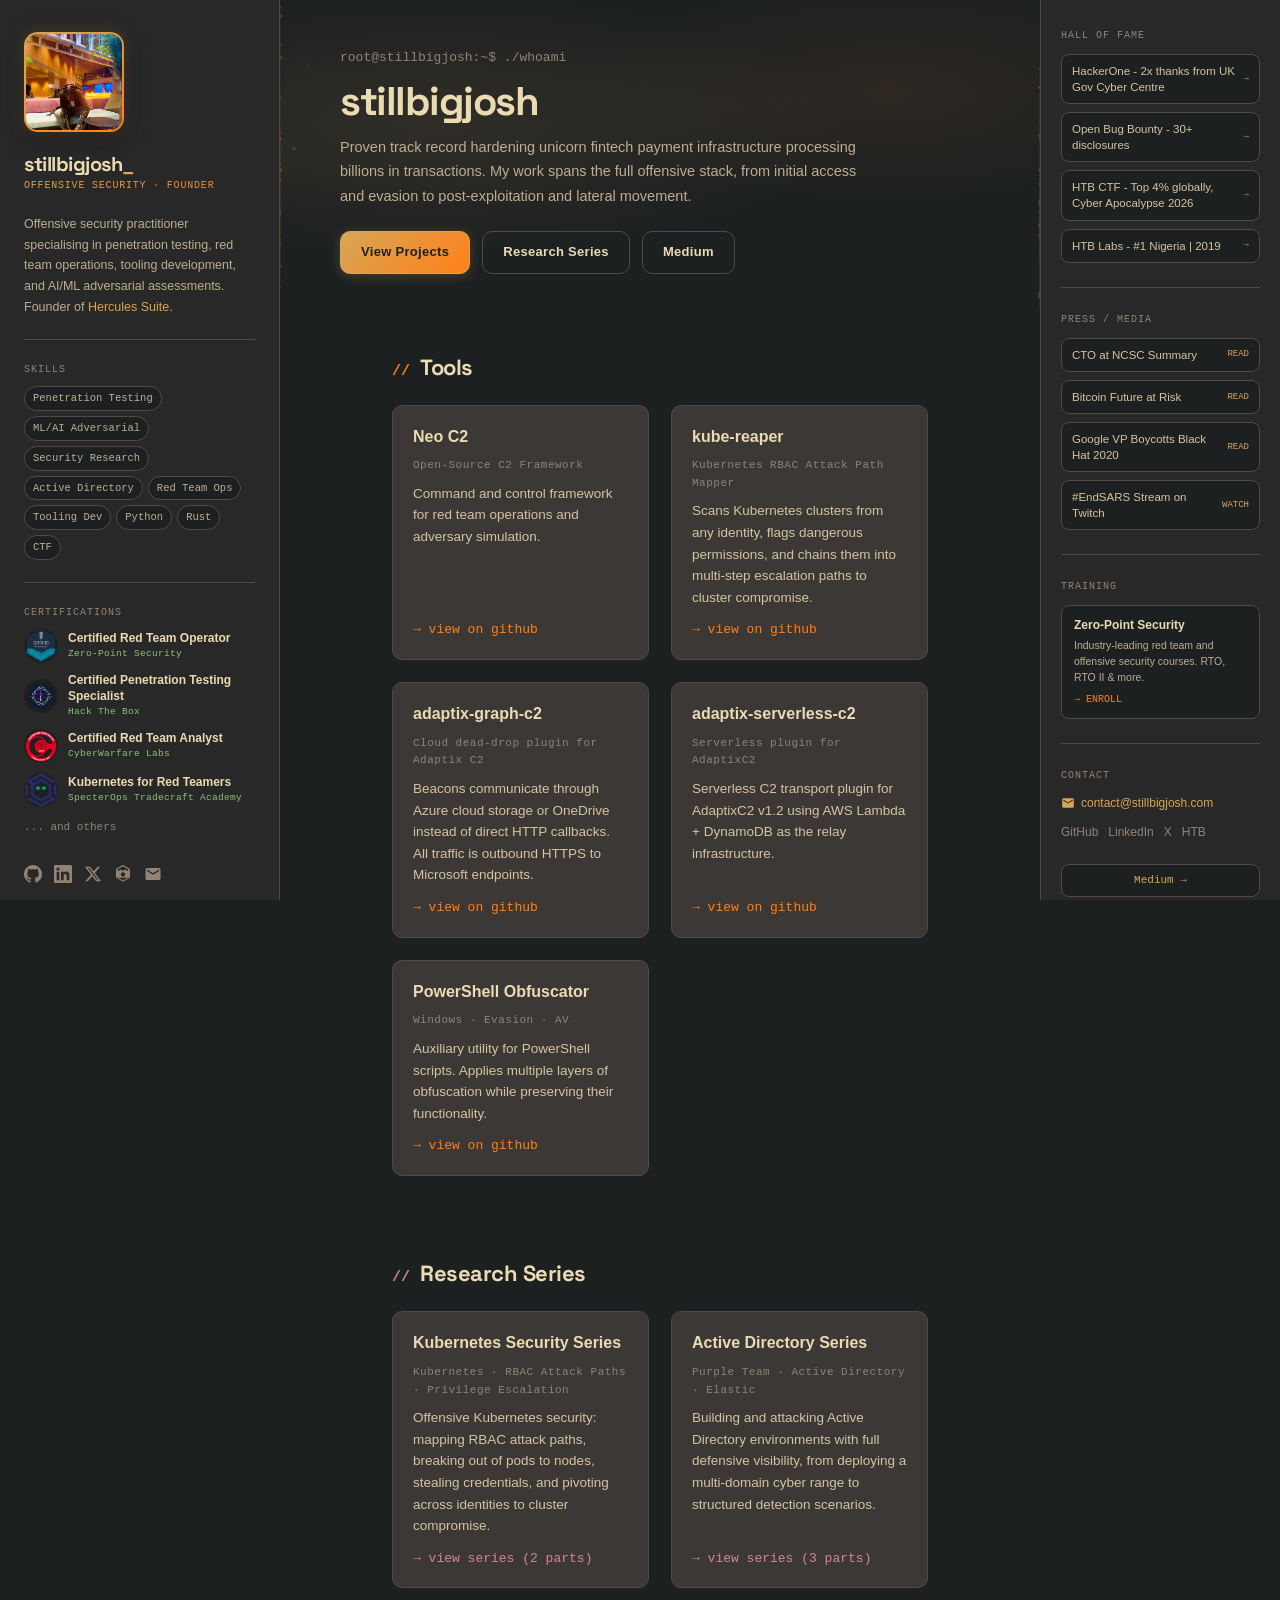
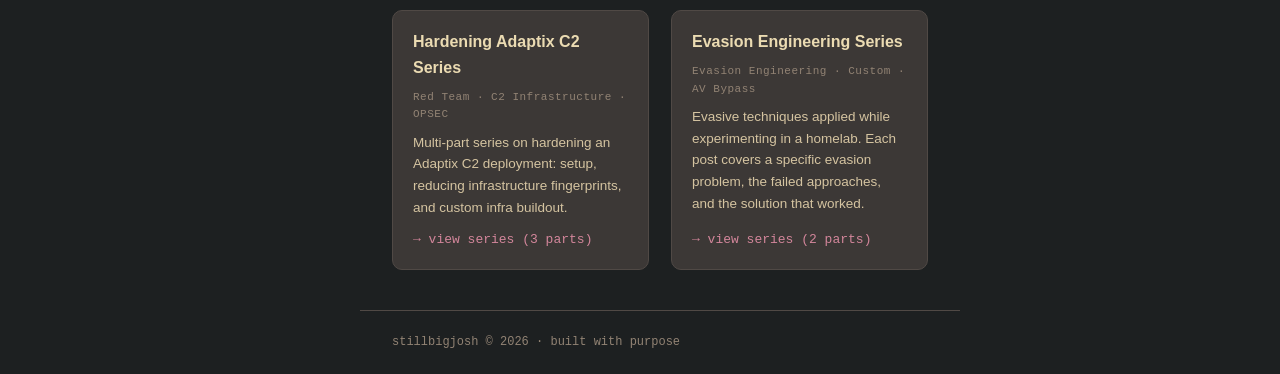
==== index.html @ 9e038a7c "Add BOF vs VM writeup" ====
<!DOCTYPE html>
<html lang="en">
<head>
  <meta charset="UTF-8">
  <meta name="viewport" content="width=device-width, initial-scale=1.0">
  <meta name="description" content="stillbigjosh — Offensive Security Practitioner, Penetration Tester, Founder of Hercules Suite">
  <title>stillbigjosh</title>
  <link rel="icon" type="image/svg+xml" href="image/favicon.svg">
  <link rel="preconnect" href="https://fonts.googleapis.com">
  <link rel="preconnect" href="https://fonts.gstatic.com" crossorigin>
  <link href="https://fonts.googleapis.com/css2?family=Space+Grotesk:wght@400;500;600;700&display=swap" rel="stylesheet">
  <link rel="stylesheet" href="style.css">
</head>
<body>

  <button class="sb-toggle" id="sb-toggle" aria-label="Toggle sidebar">&#9776;</button>
  <div class="sb-overlay" id="sb-overlay"></div>

  <div class="app-layout">

    <aside class="sidebar" id="sidebar">

      <div class="sb-photo">
        <img src="image/IMG_7853.jpg" alt="stillbigjosh">
      </div>

      <div>
        <p class="sb-name">stillbigjosh<span class="dot">_</span></p>
        <p class="sb-subtitle">OFFENSIVE SECURITY &middot; FOUNDER</p>
      </div>

      <p class="sb-bio">
        Offensive security practitioner specialising in penetration testing, red team operations, tooling development, and AI/ML adversarial assessments.
        Founder of <a href="https://herculessuite.io" target="_blank" rel="noopener noreferrer">Hercules Suite</a>.
      </p>

      <hr class="sb-divider">

      <div>
        <p class="sb-label">Skills</p>
        <div class="sb-tags">
          <span class="sb-tag">Penetration Testing</span>
          <span class="sb-tag">ML/AI Adversarial</span>
          <span class="sb-tag">Security Research</span>
          <span class="sb-tag">Active Directory</span>
          <span class="sb-tag">Red Team Ops</span>
          <span class="sb-tag">Tooling Dev</span>
          <span class="sb-tag">Python</span>
          <span class="sb-tag">Rust</span>
          <span class="sb-tag">CTF</span>
        </div>
      </div>

      <hr class="sb-divider">

      <div>
        <p class="sb-label">Certifications</p>
        <div class="sb-cert-list">
          <div class="sb-cert">
            <div class="sb-cert-badge"><img src="image/crto-badge.png" alt="CRTO"></div>
            <div>
              <p class="sb-cert-name">Certified Red Team Operator</p>
              <p class="sb-cert-issuer">Zero-Point Security</p>
            </div>
          </div>
          <div class="sb-cert">
            <div class="sb-cert-badge"><img src="image/cpts-badge.png" alt="CPTS"></div>
            <div>
              <p class="sb-cert-name">Certified Penetration Testing Specialist</p>
              <p class="sb-cert-issuer">Hack The Box</p>
            </div>
          </div>
          <div class="sb-cert">
            <div class="sb-cert-badge"><img src="image/crta-badge.png" alt="CRTA"></div>
            <div>
              <p class="sb-cert-name">Certified Red Team Analyst</p>
              <p class="sb-cert-issuer">CyberWarfare Labs</p>
            </div>
          </div>
          <div class="sb-cert">
            <div class="sb-cert-badge"><img src="image/krt-badge.png" alt="KRT"></div>
            <div>
              <p class="sb-cert-name">Kubernetes for Red Teamers</p>
              <p class="sb-cert-issuer">SpecterOps Tradecraft Academy</p>
            </div>
          </div>
          <p class="sb-cert-more">... and others</p>
        </div>
      </div>

      <div class="sb-social">
        <a href="https://github.com/stillbigjosh" target="_blank" rel="noopener" aria-label="GitHub"><svg width="18" height="18" viewBox="0 0 24 24" fill="currentColor"><path d="M12 0C5.37 0 0 5.37 0 12c0 5.31 3.435 9.795 8.205 11.385.6.105.825-.255.825-.57 0-.285-.015-1.23-.015-2.235-3.015.555-3.795-.735-4.035-1.41-.135-.345-.72-1.41-1.23-1.695-.42-.225-1.02-.78-.015-.795.945-.015 1.62.87 1.845 1.23 1.08 1.815 2.805 1.305 3.495.99.105-.78.42-1.305.765-1.605-2.67-.3-5.46-1.335-5.46-5.925 0-1.305.465-2.385 1.23-3.225-.12-.3-.54-1.53.12-3.18 0 0 1.005-.315 3.3 1.23.96-.27 1.98-.405 3-.405s2.04.135 3 .405c2.295-1.56 3.3-1.23 3.3-1.23.66 1.65.24 2.88.12 3.18.765.84 1.23 1.905 1.23 3.225 0 4.605-2.805 5.625-5.475 5.925.435.375.81 1.095.81 2.22 0 1.605-.015 2.895-.015 3.3 0 .315.225.69.825.57A12.02 12.02 0 0024 12c0-6.63-5.37-12-12-12z"/></svg></a>
        <a href="https://www.linkedin.com/in/stillbigjosh/" target="_blank" rel="noopener" aria-label="LinkedIn"><svg width="18" height="18" viewBox="0 0 24 24" fill="currentColor"><path d="M20.447 20.452h-3.554v-5.569c0-1.328-.027-3.037-1.852-3.037-1.853 0-2.136 1.445-2.136 2.939v5.667H9.351V9h3.414v1.561h.046c.477-.9 1.637-1.85 3.37-1.85 3.601 0 4.267 2.37 4.267 5.455v6.286zM5.337 7.433a2.062 2.062 0 01-2.063-2.065 2.064 2.064 0 112.063 2.065zm1.782 13.019H3.555V9h3.564v11.452zM22.225 0H1.771C.792 0 0 .774 0 1.729v20.542C0 23.227.792 24 1.771 24h20.451C23.2 24 24 23.227 24 22.271V1.729C24 .774 23.2 0 22.222 0h.003z"/></svg></a>
        <a href="https://x.com/stillbigjosh" target="_blank" rel="noopener" aria-label="X"><svg width="18" height="18" viewBox="0 0 24 24" fill="currentColor"><path d="M18.244 2.25h3.308l-7.227 8.26 8.502 11.24H16.17l-5.214-6.817L4.99 21.75H1.68l7.73-8.835L1.254 2.25H8.08l4.713 6.231zm-1.161 17.52h1.833L7.084 4.126H5.117z"/></svg></a>
        <a href="https://app.hackthebox.com/users/84052" target="_blank" rel="noopener" aria-label="Hack The Box"><svg width="18" height="18" viewBox="0 0 24 24" fill="currentColor"><path d="M11.996 0a.841.841 0 0 0-.422.113L3.064 5.063a.846.846 0 0 0-.422.731v10.412c0 .3.161.578.422.731l8.51 4.95a.841.841 0 0 0 .844 0l8.51-4.95a.846.846 0 0 0 .422-.731V5.794a.846.846 0 0 0-.422-.731L12.418.113A.841.841 0 0 0 11.996 0zm0 1.684l7.129 4.147v2.457l-3.553-2.07a.841.841 0 0 0-.844 0L11.996 7.8 9.264 6.218a.841.841 0 0 0-.844 0L4.867 8.288V5.831l7.129-4.147zm0 7.594l2.732 1.59v3.18l-2.732 1.59-2.732-1.59v-3.18l2.732-1.59zm-3.975 0l-3.154 1.837v3.673l3.154 1.837V13.34a.846.846 0 0 0-.422-.731l-2.732-1.59 2.732-1.59.422-.245v.094zm7.95 0l.422.245 2.732 1.59-2.732 1.59a.846.846 0 0 0-.422.731v3.285l3.154-1.837v-3.673l-3.154-1.837v-.094zM4.867 15.919l3.154 1.837 2.732-1.59v.094a.846.846 0 0 0 .422.731l.821.478v3.18l-7.129-4.147v-.583zm14.258 0v.583l-7.129 4.147v-3.18l.821-.478a.846.846 0 0 0 .422-.731v-.094l2.732 1.59 3.154-1.837z"/></svg></a>
        <a href="mailto:contact@stillbigjosh.com" aria-label="Email"><svg width="18" height="18" viewBox="0 0 24 24" fill="currentColor"><path d="M20 4H4c-1.1 0-2 .9-2 2v12c0 1.1.9 2 2 2h16c1.1 0 2-.9 2-2V6c0-1.1-.9-2-2-2zm0 4l-8 5-8-5V6l8 5 8-5v2z"/></svg></a>
      </div>

    </aside>

    <main class="main">

      <div class="hero-banner">
        <canvas id="hero-particles"></canvas>
        <div class="hero-banner-inner">
          <p class="hero-prompt" id="hero-prompt"></p>
          <h1 class="hero-name">stillbigjosh</h1>
          <p class="hero-tagline">
            Proven track record hardening unicorn fintech payment infrastructure processing billions in transactions.
            My work spans the full offensive stack, from initial access and evasion to post-exploitation and lateral movement.
          </p>
          <div class="hero-cta">
            <a href="#tools" class="btn-primary">View Projects</a>
            <a href="#research" class="btn-outline">Research Series</a>
            <a href="https://stillbigjosh.medium.com" target="_blank" rel="noopener" class="btn-outline">Medium</a>
          </div>
        </div>
      </div>

      <div class="main-inner">
      <section class="section" id="tools">
        <div class="section-head reveal">
          <span class="section-hash">//</span>
          <h2 class="section-title">Tools</h2>
        </div>
        <div class="grid-2">
          <a href="https://github.com/stillbigjosh/Neo" target="_blank" rel="noopener" class="card project-card reveal reveal-delay-1">
            <p class="project-name">Neo C2</p>
            <p class="project-type">Open-Source C2 Framework</p>
            <p class="project-desc">Command and control framework for red team operations and adversary simulation.</p>
            <span class="project-link">&rarr; view on github</span>
          </a>
          <a href="https://github.com/stillbigjosh/kube-reaper" target="_blank" rel="noopener" class="card project-card reveal reveal-delay-2">
            <p class="project-name">kube-reaper</p>
            <p class="project-type">Kubernetes RBAC Attack Path Mapper</p>
            <p class="project-desc">Scans Kubernetes clusters from any identity, flags dangerous permissions, and chains them into multi-step escalation paths to cluster compromise.</p>
            <span class="project-link">&rarr; view on github</span>
          </a>
          <a href="https://github.com/stillbigjosh/adaptix-graph-c2" target="_blank" rel="noopener" class="card project-card reveal reveal-delay-1">
            <p class="project-name">adaptix-graph-c2</p>
            <p class="project-type">Cloud dead-drop plugin for Adaptix C2</p>
            <p class="project-desc">Beacons communicate through Azure cloud storage or OneDrive instead of direct HTTP callbacks. All traffic is outbound HTTPS to Microsoft endpoints.</p>
            <span class="project-link">&rarr; view on github</span>
          </a>
          <a href="https://github.com/stillbigjosh/adaptix-serverless-c2" target="_blank" rel="noopener" class="card project-card reveal reveal-delay-2">
            <p class="project-name">adaptix-serverless-c2</p>
            <p class="project-type">Serverless plugin for AdaptixC2</p>
            <p class="project-desc">Serverless C2 transport plugin for AdaptixC2 v1.2 using AWS Lambda + DynamoDB as the relay infrastructure.</p>
            <span class="project-link">&rarr; view on github</span>
          </a>
          <a href="https://github.com/stillbigjosh/powershell_obfuscator" target="_blank" rel="noopener" class="card project-card reveal reveal-delay-1">
            <p class="project-name">PowerShell Obfuscator</p>
            <p class="project-type">Windows &middot; Evasion &middot; AV</p>
            <p class="project-desc">Auxiliary utility for PowerShell scripts. Applies multiple layers of obfuscation while preserving their functionality.</p>
            <span class="project-link">&rarr; view on github</span>
          </a>
        </div>
      </section>

      <section class="section" id="research">
        <div class="section-head reveal">
          <span class="section-hash">//</span>
          <h2 class="section-title">Research Series</h2>
        </div>
        <div class="grid-2">
          <a href="series.html?series=kubernetes" class="card project-card reveal reveal-delay-1">
            <p class="project-name">Kubernetes Security Series</p>
            <p class="project-type">Kubernetes &middot; RBAC Attack Paths &middot; Privilege Escalation</p>
            <p class="project-desc">Offensive Kubernetes security: mapping RBAC attack paths, breaking out of pods to nodes, stealing credentials, and pivoting across identities to cluster compromise.</p>
            <span class="project-link">&rarr; view series (2 parts)</span>
          </a>
          <a href="series.html?series=ad" class="card project-card reveal reveal-delay-2">
            <p class="project-name">Active Directory Series</p>
            <p class="project-type">Purple Team &middot; Active Directory &middot; Elastic</p>
            <p class="project-desc">Building and attacking Active Directory environments with full defensive visibility, from deploying a multi-domain cyber range to structured detection scenarios.</p>
            <span class="project-link">&rarr; view series (3 parts)</span>
          </a>
          <a href="series.html?series=adaptix" class="card project-card reveal reveal-delay-1">
            <p class="project-name">Hardening Adaptix C2 Series</p>
            <p class="project-type">Red Team &middot; C2 Infrastructure &middot; OPSEC</p>
            <p class="project-desc">Multi-part series on hardening an Adaptix C2 deployment: setup, reducing infrastructure fingerprints, and custom infra buildout.</p>
            <span class="project-link">&rarr; view series (3 parts)</span>
          </a>
          <a href="series.html?series=evasion-engineering" class="card project-card reveal reveal-delay-2">
            <p class="project-name">Evasion Engineering Series</p>
            <p class="project-type">Evasion Engineering &middot; Custom &middot; AV Bypass</p>
            <p class="project-desc">Evasive techniques applied while experimenting in a homelab. Each post covers a specific evasion problem, the failed approaches, and the solution that worked.</p>
            <span class="project-link">&rarr; view series (2 parts)</span>
          </a>
        </div>
      </section>

      <footer class="footer">
        stillbigjosh &copy; 2026 &middot; built with purpose
      </footer>

      </div>
    </main>

    <aside class="sidebar-right" id="sidebar-right">

      <div class="sr-section">
        <p class="sr-label">Hall of Fame</p>
        <a href="https://hackerone.com/stillbigjosh/badges?type=user" target="_blank" rel="noopener" class="sr-item">
          <span class="sr-item-text">HackerOne - 2x thanks from UK Gov Cyber Centre</span>
          <span class="sr-item-action">&rarr;</span>
        </a>
        <a href="https://www.openbugbounty.org/researchers/0xSkywalker/" target="_blank" rel="noopener" class="sr-item">
          <span class="sr-item-text">Open Bug Bounty - 30+ disclosures</span>
          <span class="sr-item-action">&rarr;</span>
        </a>
        <a href="https://ctf.hackthebox.com/user/profile/946643" target="_blank" rel="noopener" class="sr-item">
          <span class="sr-item-text">HTB CTF - Top 4% globally, Cyber Apocalypse 2026</span>
          <span class="sr-item-action">&rarr;</span>
        </a>
        <a href="https://app.hackthebox.com/users/84052" target="_blank" rel="noopener" class="sr-item">
          <span class="sr-item-text">HTB Labs - #1 Nigeria | 2019</span>
          <span class="sr-item-action">&rarr;</span>
        </a>
      </div>

      <hr class="sr-divider">

      <div class="sr-section">
        <p class="sr-label">Press / Media</p>
        <a href="https://ctoatncsc.substack.com/p/cto-at-ncsc-summary-week-ending-december-e1e" target="_blank" rel="noopener" class="sr-item">
          <span class="sr-item-text">CTO at NCSC Summary</span>
          <span class="sr-item-action">READ</span>
        </a>
        <a href="https://coinstats.app/news/72d4c7955fe79ab8922c9affa859ca8536bd545f86e760a5b1b8f5eb8a728860_Bitcoin-Future-at-Risk-Experts-Discuss-the-Biggest-Threats-Over-the-Next-510-Years/" target="_blank" rel="noopener" class="sr-item">
          <span class="sr-item-text">Bitcoin Future at Risk</span>
          <span class="sr-item-action">READ</span>
        </a>
        <a href="https://hackread.com/google-vp-boycotts-black-hat-2020-over-name/" target="_blank" rel="noopener" class="sr-item">
          <span class="sr-item-text">Google VP Boycotts Black Hat 2020</span>
          <span class="sr-item-action">READ</span>
        </a>
        <a href="https://www.twitch.tv/videos/776695446?tt_content=vod&tt_medium=mobile_web_share" target="_blank" rel="noopener" class="sr-item">
          <span class="sr-item-text">#EndSARS Stream on Twitch</span>
          <span class="sr-item-action">WATCH</span>
        </a>
      </div>

      <hr class="sr-divider">

      <div class="sr-section">
        <p class="sr-label">Training</p>
        <a href="https://www.zeropointsecurity.co.uk/link/wh9RPJ" target="_blank" rel="noopener" class="sr-training">
          <p class="sr-training-name">Zero-Point Security</p>
          <p class="sr-training-desc">Industry-leading red team and offensive security courses. RTO, RTO II &amp; more.</p>
          <span class="sr-training-action">&rarr; ENROLL</span>
        </a>
      </div>

      <hr class="sr-divider">

      <div class="sr-section">
        <p class="sr-label">Contact</p>
        <div class="sr-contact-row">
          <a href="mailto:contact@stillbigjosh.com" class="sr-contact-email">
            <svg width="14" height="14" viewBox="0 0 24 24" fill="currentColor"><path d="M20 4H4c-1.1 0-2 .9-2 2v12c0 1.1.9 2 2 2h16c1.1 0 2-.9 2-2V6c0-1.1-.9-2-2-2zm0 4l-8 5-8-5V6l8 5 8-5v2z"/></svg>
            contact@stillbigjosh.com
          </a>
          <div class="sr-contact-social">
            <a href="https://github.com/stillbigjosh" target="_blank" rel="noopener">GitHub</a>
            <a href="https://www.linkedin.com/in/stillbigjosh/" target="_blank" rel="noopener">LinkedIn</a>
            <a href="https://x.com/stillbigjosh" target="_blank" rel="noopener">X</a>
            <a href="https://app.hackthebox.com/users/84052" target="_blank" rel="noopener">HTB</a>
          </div>
        </div>
      </div>

      <div class="sr-section" style="margin-top:auto;">
        <a href="https://stillbigjosh.medium.com" target="_blank" rel="noopener" class="sr-item" style="justify-content:center;">
          <span class="sr-item-text" style="text-align:center;color:var(--accent);font-family:var(--mono);font-size:11px;">Medium &rarr;</span>
        </a>
      </div>

    </aside>

  </div>

  <script>
    // Typing animation
    (function () {
      const el = document.getElementById('hero-prompt');
      const text = 'root@stillbigjosh:~$ ./whoami';
      let i = 0;
      function type() {
        if (i <= text.length) {
          el.textContent = text.slice(0, i) + (i < text.length ? '▌' : '');
          i++;
          setTimeout(type, i === text.length ? 0 : 60);
        }
      }
      setTimeout(type, 400);
    })();

    // Scroll reveal
    (function () {
      const reveals = document.querySelectorAll('.reveal');
      const ro = new IntersectionObserver(
        (entries) => {
          entries.forEach((e) => {
            if (e.isIntersecting) {
              e.target.classList.add('visible');
              ro.unobserve(e.target);
            }
          });
        },
        { threshold: 0.12, rootMargin: '0px 0px -40px 0px' }
      );
      reveals.forEach((el) => ro.observe(el));
    })();

    // Particle canvas
    (function () {
      const canvas = document.getElementById('hero-particles');
      if (!canvas) return;
      const ctx = canvas.getContext('2d');
      let w, h, particles;
      const COUNT = 40;
      const MAX_DIST = 110;
      function resize() {
        const wrap = canvas.parentElement;
        w = canvas.width = wrap.offsetWidth;
        h = canvas.height = wrap.offsetHeight;
      }
      function init() {
        resize();
        particles = [];
        for (let i = 0; i < COUNT; i++) {
          particles.push({
            x: Math.random() * w, y: Math.random() * h,
            vx: (Math.random() - 0.5) * 0.35, vy: (Math.random() - 0.5) * 0.35,
            r: Math.random() * 1.6 + 0.5
          });
        }
      }
      function draw() {
        ctx.clearRect(0, 0, w, h);
        for (let i = 0; i < COUNT; i++) {
          const p = particles[i];
          p.x += p.vx; p.y += p.vy;
          if (p.x < 0) p.x = w; if (p.x > w) p.x = 0;
          if (p.y < 0) p.y = h; if (p.y > h) p.y = 0;
          ctx.beginPath(); ctx.arc(p.x, p.y, p.r, 0, Math.PI * 2);
          ctx.fillStyle = 'rgba(216, 166, 87, 0.5)'; ctx.fill();
          for (let j = i + 1; j < COUNT; j++) {
            const q = particles[j];
            const dx = p.x - q.x, dy = p.y - q.y;
            const dist = Math.sqrt(dx * dx + dy * dy);
            if (dist < MAX_DIST) {
              ctx.beginPath(); ctx.moveTo(p.x, p.y); ctx.lineTo(q.x, q.y);
              ctx.strokeStyle = 'rgba(216, 166, 87, ' + (0.15 * (1 - dist / MAX_DIST)) + ')';
              ctx.lineWidth = 0.5; ctx.stroke();
            }
          }
        }
        requestAnimationFrame(draw);
      }
      init(); draw();
      window.addEventListener('resize', resize);
    })();

    // Mobile sidebar toggle
    (function () {
      const toggle = document.getElementById('sb-toggle');
      const sidebar = document.getElementById('sidebar');
      const overlay = document.getElementById('sb-overlay');
      function open() { sidebar.classList.add('open'); overlay.classList.add('open'); }
      function close() { sidebar.classList.remove('open'); overlay.classList.remove('open'); }
      toggle.addEventListener('click', function () {
        sidebar.classList.contains('open') ? close() : open();
      });
      overlay.addEventListener('click', close);
    })();
  </script>

</body>
</html>
---- style.css ----
/* ── Reset & Base ─────────────────────────────────────────────── */
*, *::before, *::after { box-sizing: border-box; margin: 0; padding: 0; }

:root {
  --bg:        #1d2021;
  --bg-alt:    #282828;
  --card:      #3c3836;
  --card-hover:#45403f;
  --heading:   #ebdbb2;
  --text:      #d5c4a1;
  --muted:     #bdae93;
  --dim:       #928374;
  --border:    #504945;
  --accent:    #d8a657;
  --accent-h:  #e0b974;
  --yellow:    #fabd2f;
  --orange:    #fe8019;
  --radius:    10px;

  --teal:      #8ec07c;
  --purple:    #d3869b;
  --blue:      #83a598;
  --red:       #fb4934;

  --glow-accent: rgba(216, 166, 87, 0.25);
  --glow-teal:   rgba(142, 192, 124, 0.25);
  --glow-purple: rgba(211, 134, 155, 0.25);
  --glow-blue:   rgba(131, 165, 152, 0.25);

  --display: 'Space Grotesk', -apple-system, BlinkMacSystemFont, 'Segoe UI',
             Roboto, sans-serif;
  --sans: -apple-system, BlinkMacSystemFont, 'Segoe UI', Roboto, Oxygen,
          Ubuntu, Cantarell, 'Open Sans', 'Helvetica Neue', sans-serif;
  --mono: 'SFMono-Regular', 'JetBrains Mono', Menlo, Consolas,
          'Courier New', monospace;

  --sidebar-w: 280px;
  --sidebar-r-w: 240px;
}

html {
  scroll-behavior: smooth;
  font-family: var(--sans);
  background: var(--bg);
  color: var(--text);
  font-size: 16px;
  -webkit-font-smoothing: antialiased;
  text-rendering: optimizeLegibility;
}

body {
  min-height: 100vh;
  line-height: 1.6;
  overflow-x: hidden;
  /* Blend the outer gutters smoothly into the sidebar colour.
     Each gutter spans (100vw - app max-width) / 2 and fades from the
     page background at the viewport edge to the sidebar colour where
     the columns begin. Collapses to nothing once the layout fills the
     viewport (<= 1440px). */
  background:
    linear-gradient(to right, var(--bg), var(--bg-alt))
      left top / max(0px, calc((100vw - 1440px) / 2)) 100% no-repeat,
    linear-gradient(to left, var(--bg), var(--bg-alt))
      right top / max(0px, calc((100vw - 1440px) / 2)) 100% no-repeat,
    var(--bg);
  background-attachment: fixed;
}

a { color: var(--accent); text-decoration: none; transition: color 0.2s; }
a:hover { color: var(--accent-h); }

::selection { background: var(--accent); color: var(--bg); }

/* ── App shell: left sidebar + center + right sidebar ────────── */
.app-layout {
  max-width: 1440px;
  margin: 0 auto;
  display: grid;
  grid-template-columns: var(--sidebar-w) 1fr var(--sidebar-r-w);
  min-height: 100vh;
}

/* ── Sidebar ─────────────────────────────────────────────────── */
.sidebar {
  position: sticky;
  top: 0;
  align-self: start;
  height: 100vh;
  overflow-y: auto;
  background: var(--bg-alt);
  border-right: 1px solid var(--border);
  padding: 32px 24px;
  display: flex;
  flex-direction: column;
  gap: 20px;
  z-index: 50;
}

.sb-photo {
  width: 100px;
  height: 100px;
  border-radius: 14px;
  border: 2px solid transparent;
  background-image: linear-gradient(var(--card), var(--card)),
                    linear-gradient(135deg, var(--accent), var(--orange));
  background-origin: border-box;
  background-clip: padding-box, border-box;
  overflow: hidden;
  flex-shrink: 0;
  box-shadow: 0 6px 24px rgba(0, 0, 0, 0.4),
              0 0 16px var(--glow-accent);
}
.sb-photo img {
  width: 100%;
  height: 100%;
  object-fit: cover;
  object-position: center top;
  display: block;
}

.sb-name {
  color: var(--heading);
  font-family: var(--display);
  font-size: 20px;
  font-weight: 800;
  letter-spacing: -0.5px;
  line-height: 1.2;
}
.sb-name .dot { color: var(--accent); }

.sb-subtitle {
  background: linear-gradient(90deg, var(--accent), var(--orange), var(--accent));
  background-size: 200% auto;
  -webkit-background-clip: text;
  -webkit-text-fill-color: transparent;
  background-clip: text;
  animation: shimmer 4s ease-in-out infinite;
  font-family: var(--mono);
  font-size: 10px;
  letter-spacing: 0.8px;
  margin-top: 2px;
}
@keyframes shimmer {
  0%, 100% { background-position: 0% center; }
  50% { background-position: 200% center; }
}

.sb-bio {
  color: var(--muted);
  font-size: 12.5px;
  line-height: 1.65;
}
.sb-bio a { font-size: inherit; }

.sb-divider {
  border: none;
  border-top: 1px solid var(--border);
  margin: 2px 0;
}

.sb-label {
  color: var(--dim);
  font-family: var(--mono);
  font-size: 10px;
  letter-spacing: 1px;
  text-transform: uppercase;
  margin-bottom: 8px;
}

.sb-tags { display: flex; flex-wrap: wrap; gap: 5px; }
.sb-tag {
  background: var(--bg);
  border: 1px solid var(--border);
  color: var(--muted);
  padding: 3px 8px;
  font-size: 10.5px;
  border-radius: 999px;
  font-family: var(--mono);
}

.sb-cert-list { display: flex; flex-direction: column; gap: 10px; }
.sb-cert {
  display: flex;
  align-items: center;
  gap: 10px;
}
.sb-cert-badge {
  width: 34px;
  height: 34px;
  flex-shrink: 0;
  border-radius: 50%;
  overflow: hidden;
  background: var(--bg);
  display: flex;
  align-items: center;
  justify-content: center;
}
.sb-cert-badge img {
  width: 100%;
  height: 100%;
  object-fit: contain;
}
.sb-cert-name {
  color: var(--heading);
  font-size: 12px;
  font-weight: 600;
  line-height: 1.3;
}
.sb-cert-issuer {
  color: var(--teal);
  font-family: var(--mono);
  font-size: 9.5px;
  letter-spacing: 0.3px;
}
.sb-cert-more {
  color: var(--dim);
  font-size: 11px;
  font-family: var(--mono);
  margin-top: 2px;
}

.sb-social {
  display: flex;
  flex-wrap: wrap;
  gap: 12px;
  margin-top: auto;
  padding-top: 8px;
}
.sb-social a {
  color: var(--dim);
  transition: color 0.18s;
  display: flex;
  align-items: center;
}
.sb-social a:hover { color: var(--accent); }

/* ── Main content (center column) ─────────────────────────────── */
.main {
  grid-column: 2;
  min-height: 100vh;
  min-width: 0;
  padding: 0 80px;
}
.main-inner {
  max-width: 680px;
  margin: 0 auto;
}

/* ── Right sidebar ───────────────────────────────────────────── */
.sidebar-right {
  position: sticky;
  top: 0;
  align-self: start;
  height: 100vh;
  overflow-y: auto;
  background: var(--bg-alt);
  border-left: 1px solid var(--border);
  padding: 28px 20px;
  display: flex;
  flex-direction: column;
  gap: 22px;
  z-index: 50;
}

.sr-section { display: flex; flex-direction: column; gap: 8px; }

.sr-label {
  color: var(--dim);
  font-family: var(--mono);
  font-size: 10px;
  letter-spacing: 1px;
  text-transform: uppercase;
  margin-bottom: 2px;
}

.sr-item {
  display: flex;
  align-items: center;
  justify-content: space-between;
  gap: 8px;
  padding: 8px 10px;
  background: var(--bg);
  border: 1px solid var(--border);
  border-radius: 8px;
  color: var(--text);
  font-size: 11.5px;
  line-height: 1.4;
  transition: border-color 0.2s, background 0.2s;
}
.sr-item:hover {
  border-color: var(--accent);
  background: var(--card);
  color: var(--heading);
}
.sr-item-text { flex: 1; min-width: 0; }
.sr-item-action {
  color: var(--accent);
  font-family: var(--mono);
  font-size: 9px;
  white-space: nowrap;
  flex-shrink: 0;
}

.sr-training {
  display: block;
  padding: 10px 12px;
  background: var(--bg);
  border: 1px solid var(--border);
  border-radius: 8px;
  transition: border-color 0.2s, background 0.2s;
}
.sr-training:hover {
  border-color: var(--orange);
  background: var(--card);
}
.sr-training-name {
  color: var(--heading);
  font-size: 12px;
  font-weight: 600;
}
.sr-training-desc {
  color: var(--muted);
  font-size: 10.5px;
  line-height: 1.5;
  margin-top: 3px;
}
.sr-training-action {
  color: var(--orange);
  font-family: var(--mono);
  font-size: 10px;
  margin-top: 6px;
  display: block;
}

.sr-contact-row {
  display: flex;
  flex-direction: column;
  gap: 6px;
}
.sr-contact-email {
  color: var(--accent);
  font-size: 12px;
  display: flex;
  align-items: center;
  gap: 6px;
}
.sr-contact-social {
  display: flex;
  flex-wrap: wrap;
  gap: 10px;
  margin-top: 4px;
}
.sr-contact-social a {
  color: var(--dim);
  font-size: 12px;
  transition: color 0.18s;
}
.sr-contact-social a:hover { color: var(--accent); }

.sr-divider {
  border: none;
  border-top: 1px solid var(--border);
  margin: 2px 0;
}

/* ── Scroll reveal ────────────────────────────────────────────── */
.reveal {
  opacity: 0;
  transform: translateY(28px);
  transition: opacity 0.6s cubic-bezier(0.22, 1, 0.36, 1),
              transform 0.6s cubic-bezier(0.22, 1, 0.36, 1);
}
.reveal.visible {
  opacity: 1;
  transform: translateY(0);
}
.reveal-delay-1 { transition-delay: 0.08s; }
.reveal-delay-2 { transition-delay: 0.16s; }
.reveal-delay-3 { transition-delay: 0.24s; }

/* ── Section wrapper ──────────────────────────────────────────── */
.section {
  position: relative;
  padding: 40px 32px;
  width: 100%;
}
.section > * { position: relative; z-index: 1; }

.section-head {
  display: flex;
  align-items: baseline;
  gap: 10px;
  margin-bottom: 20px;
}
.section-hash {
  color: var(--section-color, var(--accent));
  font-family: var(--mono);
  font-size: 15px;
  font-weight: 600;
}
.section-title {
  color: var(--heading);
  font-family: var(--display);
  font-size: 22px;
  font-weight: 700;
  letter-spacing: -0.5px;
}

/* ── Per-section color identity ───────────────────────────────── */
#tools       { --section-color: var(--orange); }
#research    { --section-color: var(--purple); }
#recognition { --section-color: var(--purple); }
#press       { --section-color: var(--blue);   }
#training    { --section-color: var(--orange); }
#contact     { --section-color: var(--accent); }
#certs       { --section-color: var(--teal);   }

/* ── Hero banner (inline, no full-width wrap) ────────────────── */
.hero-banner {
  position: relative;
  overflow: hidden;
  margin-left: -80px;
  margin-right: -80px;
  padding: 48px 32px 36px;
}
.hero-banner-inner {
  position: relative;
  z-index: 1;
  max-width: 680px;
  margin: 0 auto;
  transform: translateX(20px);
}
.hero-banner::before {
  content: '';
  position: absolute;
  inset: 0;
  background:
    radial-gradient(ellipse 80% 60% at 20% 40%, rgba(216,166,87,0.10) 0%, transparent 70%),
    radial-gradient(ellipse 60% 50% at 80% 30%, rgba(254,128,25,0.07) 0%, transparent 70%);
  pointer-events: none;
}
.hero-banner canvas {
  position: absolute;
  inset: 0;
  width: 100%;
  height: 100%;
  pointer-events: none;
  opacity: 0.4;
}
.hero-prompt {
  color: var(--dim);
  font-family: var(--mono);
  font-size: 13px;
  margin-bottom: 12px;
  min-height: 18px;
}
.hero-name {
  color: var(--heading);
  font-family: var(--display);
  font-size: 40px;
  font-weight: 800;
  letter-spacing: -1.5px;
  line-height: 1.05;
}
.hero-tagline {
  color: var(--muted);
  font-size: 14.5px;
  line-height: 1.7;
  max-width: 520px;
  margin-top: 12px;
}
.hero-cta {
  display: flex;
  gap: 12px;
  flex-wrap: wrap;
  margin-top: 22px;
}

/* ── Card ─────────────────────────────────────────────────────── */
.card {
  background: var(--card);
  border: 1px solid var(--border);
  border-radius: var(--radius);
  padding: 18px 20px;
  transition: transform 0.25s cubic-bezier(0.22, 1, 0.36, 1),
              border-color 0.25s ease,
              background 0.25s ease,
              box-shadow 0.25s ease;
}
a.card:hover,
.card.hoverable:hover {
  border-color: var(--section-color, var(--accent));
  background: var(--card-hover);
  transform: translateY(-3px);
  box-shadow: 0 8px 32px rgba(0,0,0,0.3),
              0 0 0 1px var(--section-color, var(--accent)),
              0 0 20px var(--glow-accent);
}
#tools a.card:hover       { box-shadow: 0 8px 32px rgba(0,0,0,0.3), 0 0 0 1px var(--orange), 0 0 20px rgba(254,128,25,0.2); }
#research a.card:hover    { box-shadow: 0 8px 32px rgba(0,0,0,0.3), 0 0 0 1px var(--purple), 0 0 20px var(--glow-purple); }
#recognition a.card:hover { box-shadow: 0 8px 32px rgba(0,0,0,0.3), 0 0 0 1px var(--purple), 0 0 20px var(--glow-purple); }
#press a.card:hover       { box-shadow: 0 8px 32px rgba(0,0,0,0.3), 0 0 0 1px var(--blue), 0 0 20px var(--glow-blue); }

/* ── Grids ────────────────────────────────────────────────────── */
.grid-2 { display: grid; grid-template-columns: 1fr 1fr; gap: 22px; }
.grid-3 { display: grid; grid-template-columns: repeat(3, 1fr); gap: 14px; }

/* ── Tags ─────────────────────────────────────────────────────── */
.tags { display: flex; flex-wrap: wrap; gap: 8px; }
.tag {
  background: var(--bg-alt);
  border: 1px solid var(--border);
  color: var(--muted);
  padding: 5px 12px;
  font-size: 12px;
  border-radius: 999px;
  font-family: var(--mono);
}

/* ── Buttons ──────────────────────────────────────────────────── */
.btn-primary, .btn-outline {
  display: inline-flex;
  align-items: center;
  gap: 6px;
  padding: 10px 20px;
  font-size: 13px;
  font-weight: 600;
  letter-spacing: 0.3px;
  border-radius: var(--radius);
  font-family: var(--sans);
  cursor: pointer;
  transition: all 0.18s ease;
}
.btn-primary {
  background: linear-gradient(135deg, var(--accent) 0%, var(--orange) 100%);
  color: var(--bg);
  border: 1px solid var(--accent);
  box-shadow: 0 2px 12px rgba(216, 166, 87, 0.25);
}
.btn-primary:hover {
  background: linear-gradient(135deg, var(--accent-h) 0%, #ff9030 100%);
  border-color: var(--accent-h);
  color: var(--bg);
  box-shadow: 0 4px 20px rgba(216, 166, 87, 0.4);
  transform: translateY(-1px);
}
.btn-outline {
  border: 1px solid var(--border);
  color: var(--heading);
  background: transparent;
}
.btn-outline:hover {
  border-color: var(--accent);
  color: var(--accent);
  box-shadow: 0 0 12px var(--glow-accent);
}

/* ── Projects ─────────────────────────────────────────────────── */
.project-card { display: flex; flex-direction: column; gap: 8px; }
.project-name { color: var(--heading); font-size: 16px; font-weight: 700; }
.project-type {
  color: var(--dim);
  font-family: var(--mono);
  font-size: 11px;
  letter-spacing: 0.5px;
}
.project-desc { color: var(--text); font-size: 13.5px; line-height: 1.6; flex: 1; }
.project-link { color: var(--section-color, var(--accent)); font-size: 13px; margin-top: 4px; font-family: var(--mono); }

/* ── Row items (recognition, press, training) ────────────────── */
.stack { display: flex; flex-direction: column; gap: 10px; }
.row-item {
  display: flex;
  align-items: center;
  justify-content: space-between;
  gap: 14px;
}
.row-left { display: flex; align-items: center; gap: 14px; }
.row-icon {
  color: var(--section-color, var(--accent));
  font-size: 18px;
  flex-shrink: 0;
  line-height: 1;
}
.row-name { color: var(--heading); font-size: 14px; font-weight: 600; }
.row-desc { color: var(--muted); font-size: 12px; margin-top: 3px; }
.row-action {
  color: var(--section-color, var(--accent));
  font-size: 11px;
  font-family: var(--mono);
  white-space: nowrap;
  flex-shrink: 0;
}
a.card:hover .row-action { color: var(--heading); }
.press-title { color: var(--text); font-size: 13.5px; }

/* ── Contact ──────────────────────────────────────────────────── */
.contact-label {
  color: var(--dim);
  font-family: var(--mono);
  font-size: 11px;
  letter-spacing: 1px;
  text-transform: uppercase;
}
.contact-value { color: var(--accent); font-size: 14px; margin-top: 8px; display: block; }
.contact-social { display: flex; flex-wrap: wrap; gap: 16px; margin-top: 10px; }
.contact-social a { color: var(--heading); font-size: 13px; }
.contact-social a:hover { color: var(--accent); }

/* ── Footer ───────────────────────────────────────────────────── */
.footer {
  border-top: 1px solid var(--border);
  padding: 22px 32px;
  color: var(--dim);
  font-size: 12px;
  font-family: var(--mono);
}

/* ── Page header (subpages) ──────────────────────────────────── */
.page-header {
  position: relative;
  padding: 48px 32px 20px;
}
.page-header h1 {
  color: var(--heading);
  font-family: var(--display);
  font-size: 32px;
  font-weight: 800;
  letter-spacing: -1px;
}
.page-header p {
  color: var(--muted);
  font-size: 14px;
  margin-top: 8px;
}

/* ── Navigation (used on subpages without sidebar) ───────────── */
.nav {
  position: sticky;
  top: 0;
  z-index: 100;
  background: rgba(29, 32, 33, 0.82);
  backdrop-filter: blur(8px);
  -webkit-backdrop-filter: blur(8px);
  border-bottom: 1px solid var(--border);
}
.nav-inner {
  max-width: 1024px;
  margin: 0 auto;
  padding: 14px 24px;
  display: flex;
  justify-content: space-between;
  align-items: center;
  gap: 16px;
}
.nav-logo {
  color: var(--heading);
  font-weight: 700;
  letter-spacing: 0.5px;
  font-size: 16px;
  font-family: var(--mono);
}
.nav-logo .dot { color: var(--accent); }
.nav-links {
  display: flex;
  gap: 20px;
  list-style: none;
  flex-wrap: wrap;
}
.nav-links a {
  color: var(--muted);
  font-size: 14px;
  transition: color 0.18s;
}
.nav-links a:hover,
.nav-links a.active { color: var(--accent); }

/* ── Certifications (used on subpages or standalone) ─────────── */
.cert-grid {
  display: grid;
  grid-template-columns: repeat(3, 1fr);
  gap: 14px;
}
.cert-card {
  display: flex;
  flex-direction: column;
  align-items: center;
  text-align: center;
  gap: 14px;
  padding: 24px 16px;
}
.cert-badge {
  width: 72px;
  height: 72px;
  flex-shrink: 0;
  border-radius: 50%;
  overflow: hidden;
  background: var(--bg-alt);
  display: flex;
  align-items: center;
  justify-content: center;
}
.cert-badge img {
  width: 100%;
  height: 100%;
  object-fit: contain;
  filter: brightness(0.92) saturate(0.85);
  transition: filter 0.3s ease;
}
.card.cert-card:hover .cert-badge img { filter: brightness(1) saturate(1); }
.cert-grid-single {
  grid-template-columns: 1fr;
  max-width: 33.33%;
  margin: 14px auto 0;
}
.cert-info { display: flex; flex-direction: column; gap: 4px; }
.cert-name { color: var(--heading); font-size: 15px; font-weight: 700; }
.cert-issuer {
  color: var(--section-color, var(--teal));
  font-family: var(--mono);
  font-size: 11px;
  letter-spacing: 0.5px;
}
.cert-desc { color: var(--muted); font-size: 13px; line-height: 1.5; margin-top: 2px; }
#certs .card:hover {
  box-shadow: 0 8px 32px rgba(0,0,0,0.3),
              0 0 0 1px var(--teal),
              0 0 20px var(--glow-teal);
}

/* ── Hero (subpages) ─────────────────────────────────────────── */
.hero-wrap {
  position: relative;
  overflow: hidden;
}
.hero-wrap::before {
  content: '';
  position: absolute;
  inset: 0;
  background:
    radial-gradient(ellipse 80% 60% at 20% 40%, rgba(216,166,87,0.12) 0%, transparent 70%),
    radial-gradient(ellipse 60% 50% at 80% 30%, rgba(254,128,25,0.09) 0%, transparent 70%);
  pointer-events: none;
}
.hero-wrap canvas {
  position: absolute;
  inset: 0;
  width: 100%;
  height: 100%;
  pointer-events: none;
  opacity: 0.5;
}

/* ── About grid (legacy, subpages) ───────────────────────────── */
.about-grid {
  display: grid;
  grid-template-columns: 1.2fr 1fr;
  gap: 28px;
}
.about-bio { color: var(--text); font-size: 15px; line-height: 1.8; }
.skills-label {
  color: var(--dim);
  font-family: var(--mono);
  font-size: 11px;
  letter-spacing: 1px;
  text-transform: uppercase;
  margin-bottom: 12px;
}

/* ── Blog (legacy) ───────────────────────────────────────────── */
.blog-panel {
  display: flex;
  justify-content: space-between;
  align-items: center;
  gap: 16px;
}
.blog-title { color: var(--heading); font-size: 15px; font-weight: 600; }
.blog-desc { color: var(--muted); font-size: 13px; margin-top: 4px; }
.blog-more { text-align: center; margin-top: 22px; }

/* ── Services (legacy, commented out) ────────────────────────── */
.services-intro { color: var(--muted); font-size: 14px; margin-bottom: 20px; }
.services-grid { display: grid; grid-template-columns: repeat(3, 1fr); gap: 14px; }
.service-card { display: flex; flex-direction: column; gap: 10px; padding: 22px 20px; }
.service-icon { color: var(--purple); line-height: 1; }
.service-name { color: var(--heading); font-size: 15px; font-weight: 700; }
.service-desc { color: var(--muted); font-size: 13px; line-height: 1.55; }

/* ── Mobile sidebar toggle ───────────────────────────────────── */
.sb-toggle {
  display: none;
  position: fixed;
  top: 12px;
  left: 12px;
  z-index: 200;
  width: 40px;
  height: 40px;
  border-radius: 8px;
  border: 1px solid var(--border);
  background: var(--bg-alt);
  color: var(--heading);
  font-size: 20px;
  cursor: pointer;
  align-items: center;
  justify-content: center;
  transition: background 0.18s;
}
.sb-toggle:hover { background: var(--card); }

.sb-overlay {
  display: none;
  position: fixed;
  inset: 0;
  background: rgba(0,0,0,0.6);
  z-index: 40;
}

/* ── Responsive ───────────────────────────────────────────────── */
@media (max-width: 960px) {
  .grid-2 { grid-template-columns: 1fr; }
  .grid-3 { grid-template-columns: 1fr; }
  .main { padding: 0 24px; }
  .section { padding: 32px 0; }
  .hero-banner { margin-left: -24px; margin-right: -24px; padding: 36px 24px 28px; }
  .hero-banner-inner { transform: none; }
  .hero-name { font-size: 32px; }
  .footer { padding: 20px 0; }
}

@media (max-width: 1200px) {
  .sidebar-right { display: none; }
  .app-layout { grid-template-columns: var(--sidebar-w) 1fr; }
}

@media (max-width: 768px) {
  .app-layout {
    grid-template-columns: 1fr;
  }
  .main {
    grid-column: 1;
  }
  .sidebar {
    position: fixed;
    top: 0;
    left: 0;
    width: var(--sidebar-w);
    height: 100vh;
    transform: translateX(-100%);
    transition: transform 0.3s cubic-bezier(0.22, 1, 0.36, 1);
  }
  .sidebar.open {
    transform: translateX(0);
  }
  .sb-toggle {
    display: flex;
  }
  .sb-overlay.open {
    display: block;
  }
  .sidebar-right { display: none; }
  .main { padding: 0 16px; }
  .section { padding: 28px 0; }
  .hero-banner { margin-left: -16px; margin-right: -16px; padding: 60px 16px 24px; }
  .hero-banner-inner { transform: none; max-width: 100%; }
  .hero-name { font-size: 28px; }
  .hero-tagline { font-size: 14px; }
  .footer { padding: 18px 0; }
  .page-header { padding: 60px 16px 16px; }
  .cert-grid { grid-template-columns: 1fr; }
  .cert-grid-single { max-width: 100%; }
  .cert-card { flex-direction: row; text-align: left; }
}

@media (max-width: 420px) {
  .sidebar { width: 86vw; }
  .hero-name { font-size: 25px; }
  .hero-cta { gap: 8px; }
  .hero-cta .btn-primary,
  .hero-cta .btn-outline { padding: 9px 14px; font-size: 12.5px; }
}
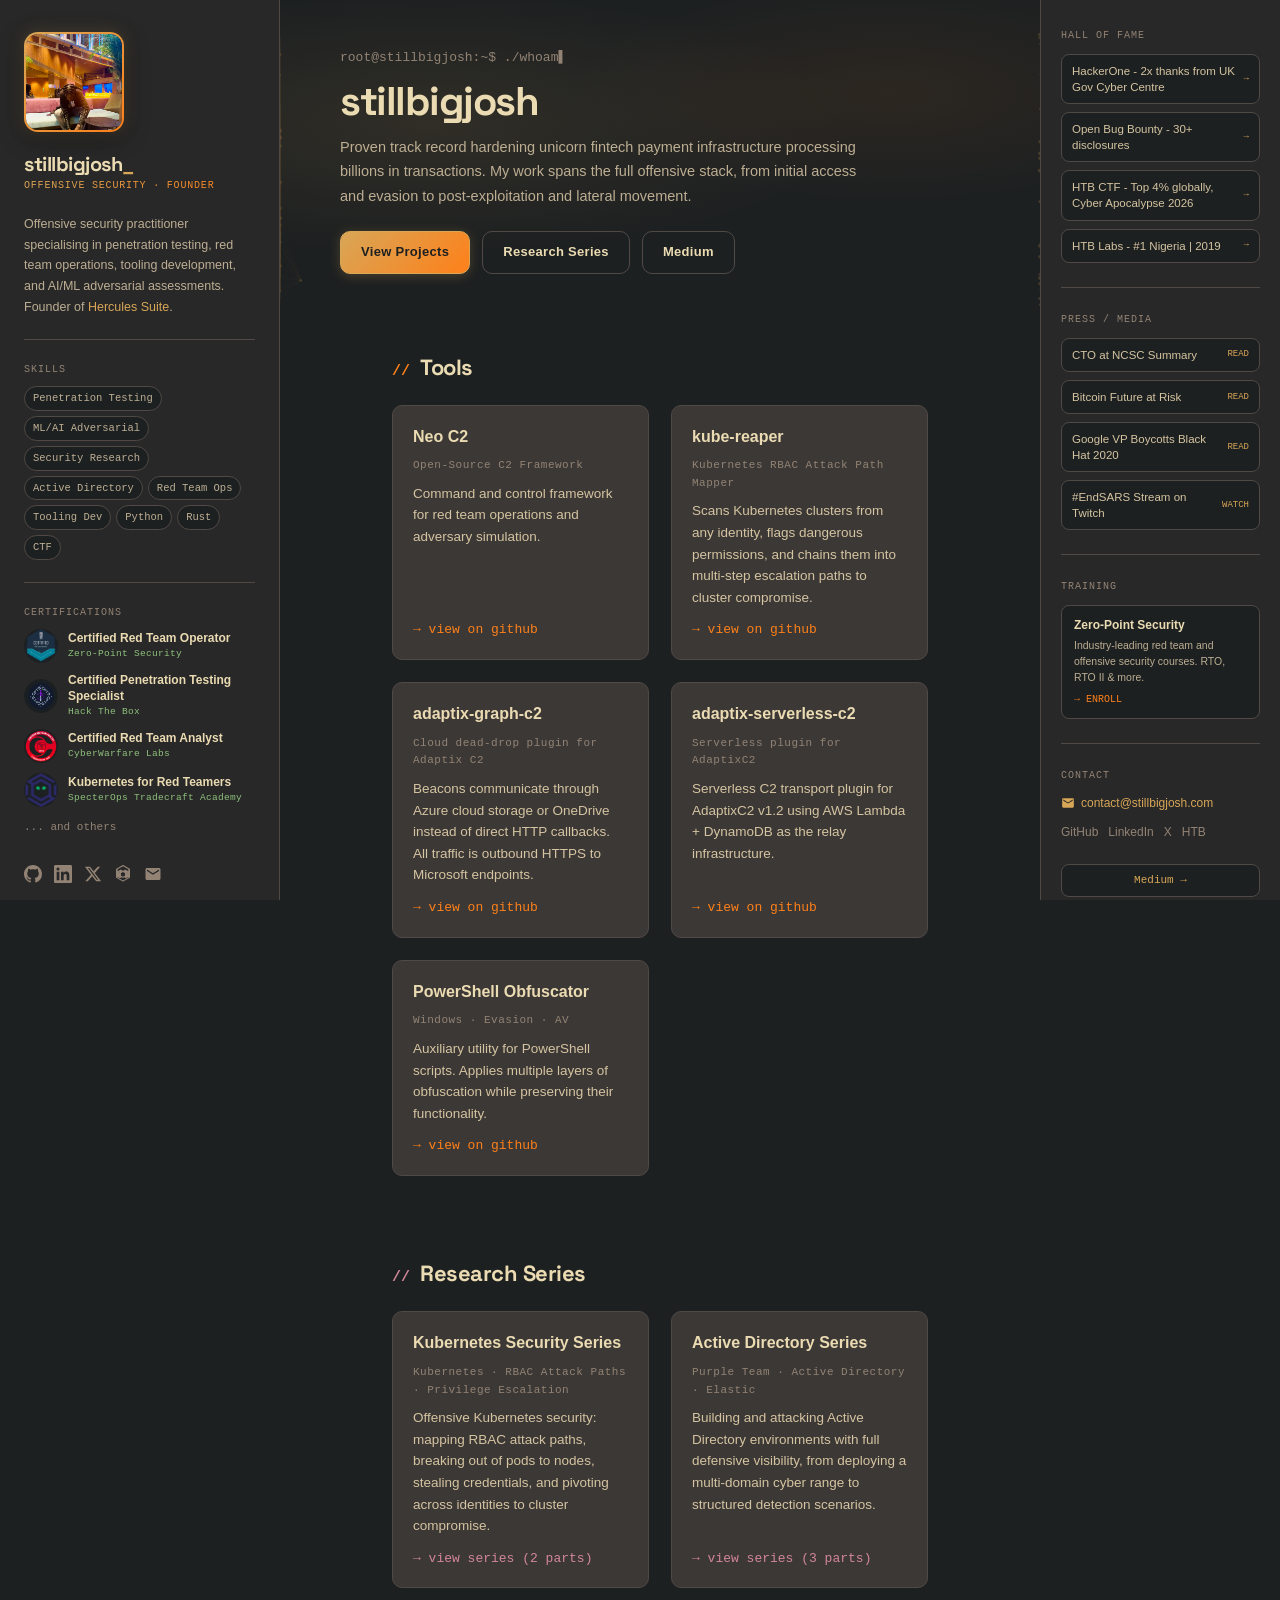
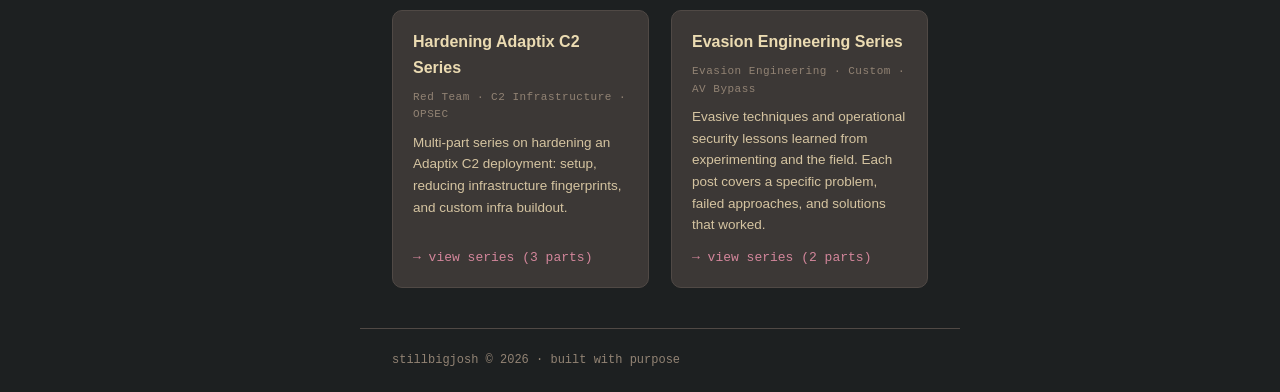
==== commit 3f33b3c4: "Update evasion engineering series description" ====
--- a/index.html
+++ b/index.html
@@ -184,7 +184,7 @@
           <a href="series.html?series=evasion-engineering" class="card project-card reveal reveal-delay-2">
             <p class="project-name">Evasion Engineering Series</p>
             <p class="project-type">Evasion Engineering &middot; Custom &middot; AV Bypass</p>
-            <p class="project-desc">Evasive techniques applied while experimenting in a homelab. Each post covers a specific evasion problem, the failed approaches, and the solution that worked.</p>
+            <p class="project-desc">Evasive techniques and operational security lessons learned from experimenting and the field. Each post covers a specific problem, failed approaches, and solutions that worked.</p>
             <span class="project-link">&rarr; view series (2 parts)</span>
           </a>
         </div>
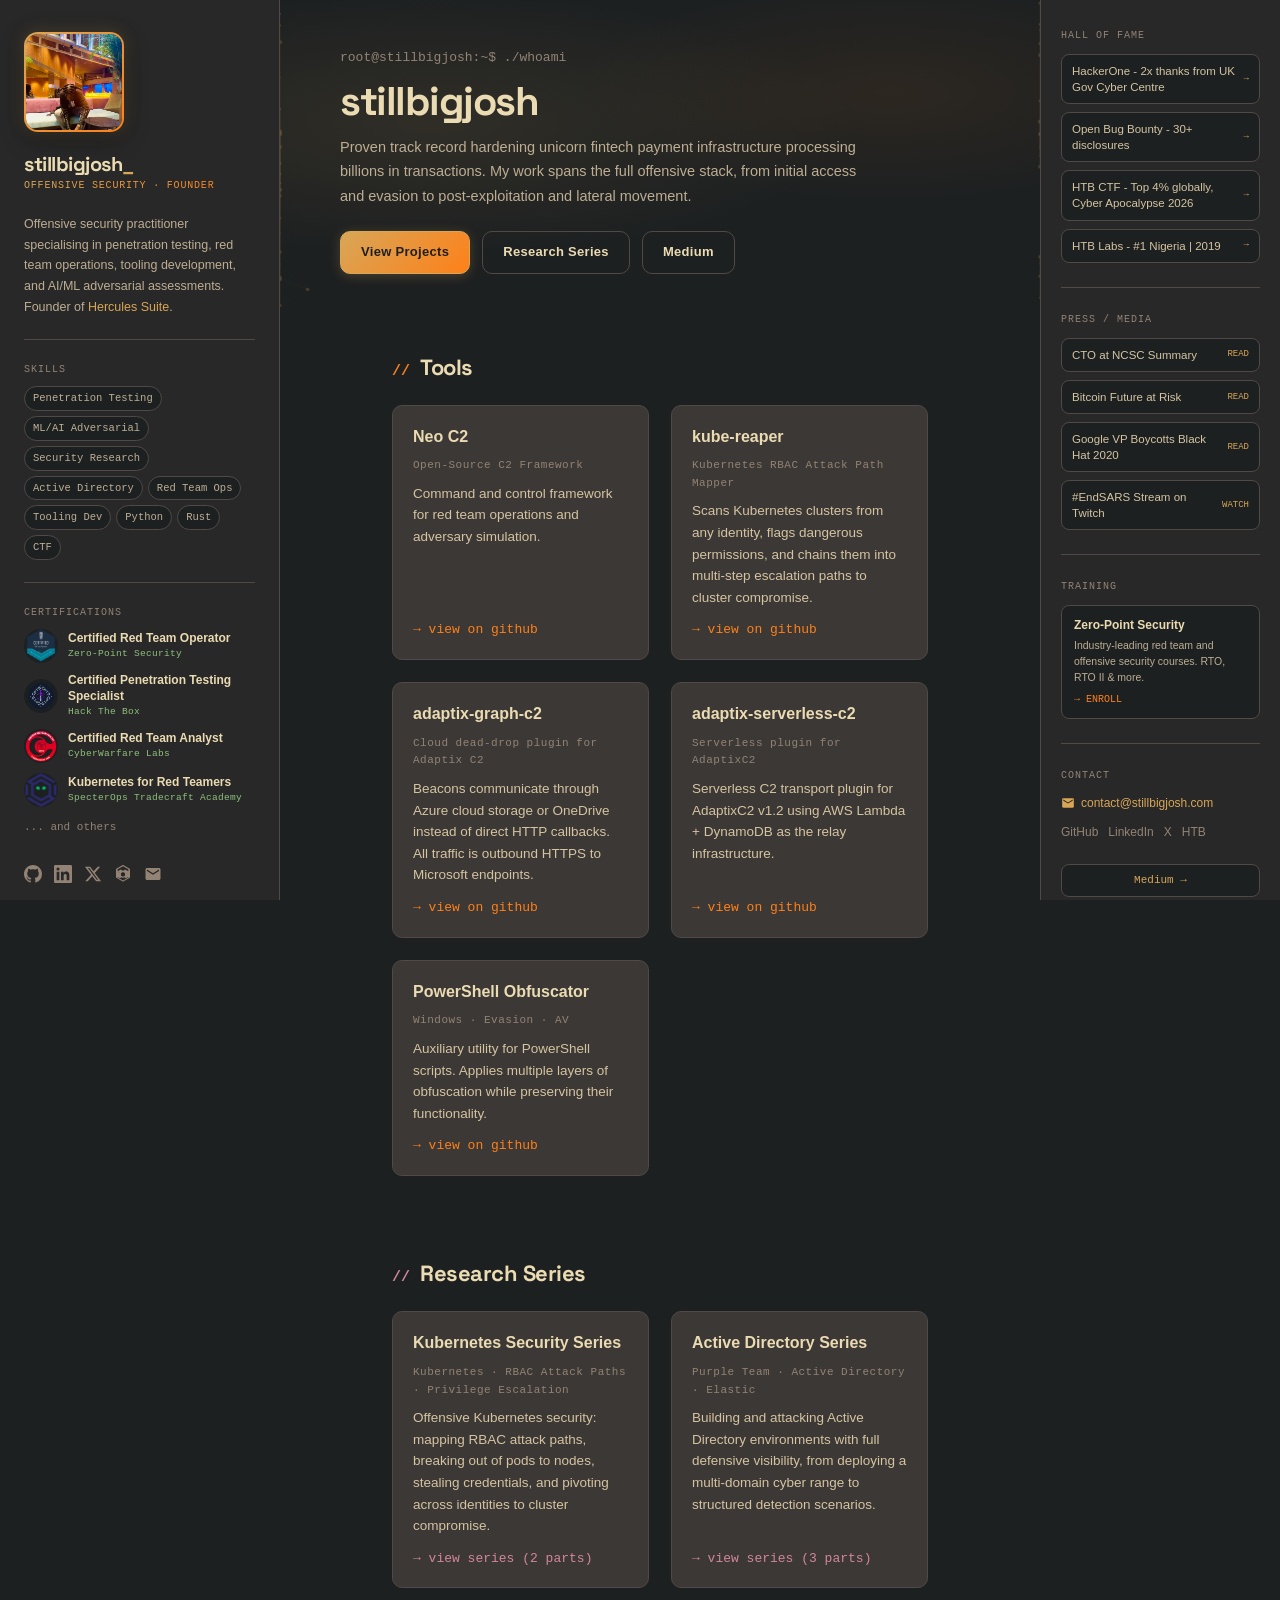
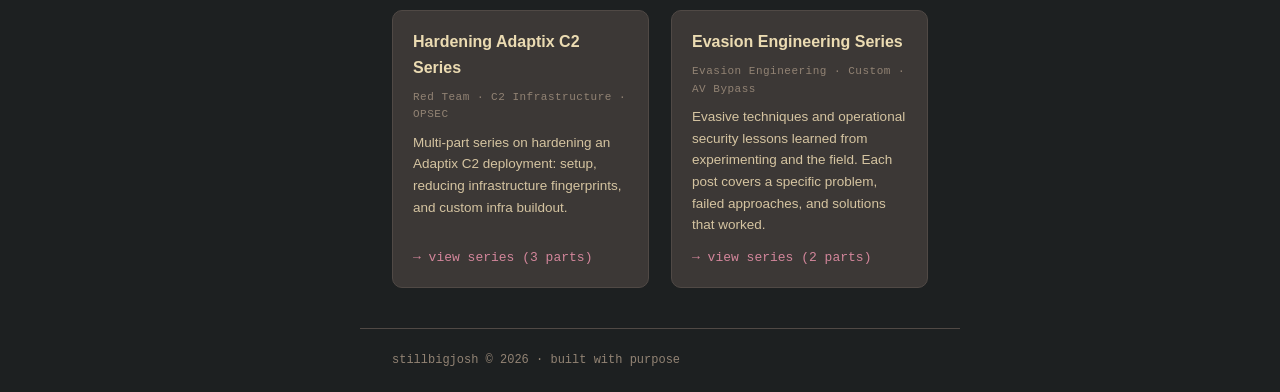
==== commit 71b0556b: "Add mobile/tablet toggle for right sidebar Right sidebar was hidden entirely on viewports under 1200" ====
--- a/index.html
+++ b/index.html
@@ -14,6 +14,7 @@
 <body>
 
   <button class="sb-toggle" id="sb-toggle" aria-label="Toggle sidebar">&#9776;</button>
+  <button class="sr-toggle" id="sr-toggle" aria-label="Toggle right sidebar">&#9881;</button>
   <div class="sb-overlay" id="sb-overlay"></div>
 
   <div class="app-layout">
@@ -366,14 +367,24 @@
     // Mobile sidebar toggle
     (function () {
       const toggle = document.getElementById('sb-toggle');
+      const srToggle = document.getElementById('sr-toggle');
       const sidebar = document.getElementById('sidebar');
+      const sidebarRight = document.getElementById('sidebar-right');
       const overlay = document.getElementById('sb-overlay');
-      function open() { sidebar.classList.add('open'); overlay.classList.add('open'); }
-      function close() { sidebar.classList.remove('open'); overlay.classList.remove('open'); }
+      function closeAll() {
+        sidebar.classList.remove('open');
+        sidebarRight.classList.remove('open');
+        overlay.classList.remove('open');
+      }
       toggle.addEventListener('click', function () {
-        sidebar.classList.contains('open') ? close() : open();
+        if (sidebar.classList.contains('open')) { closeAll(); }
+        else { closeAll(); sidebar.classList.add('open'); overlay.classList.add('open'); }
       });
-      overlay.addEventListener('click', close);
+      srToggle.addEventListener('click', function () {
+        if (sidebarRight.classList.contains('open')) { closeAll(); }
+        else { closeAll(); sidebarRight.classList.add('open'); overlay.classList.add('open'); }
+      });
+      overlay.addEventListener('click', closeAll);
     })();
   </script>
 
--- a/style.css
+++ b/style.css
@@ -807,6 +807,27 @@
 }
 .sb-toggle:hover { background: var(--card); }
 
+/* ── Mobile right sidebar toggle ────────────────────────────── */
+.sr-toggle {
+  display: none;
+  position: fixed;
+  top: 12px;
+  right: 12px;
+  z-index: 200;
+  width: 40px;
+  height: 40px;
+  border-radius: 8px;
+  border: 1px solid var(--border);
+  background: var(--bg-alt);
+  color: var(--heading);
+  font-size: 20px;
+  cursor: pointer;
+  align-items: center;
+  justify-content: center;
+  transition: background 0.18s;
+}
+.sr-toggle:hover { background: var(--card); }
+
 .sb-overlay {
   display: none;
   position: fixed;
@@ -828,7 +849,21 @@
 }
 
 @media (max-width: 1200px) {
-  .sidebar-right { display: none; }
+  .sidebar-right {
+    position: fixed;
+    top: 0;
+    right: 0;
+    width: var(--sidebar-r-w);
+    height: 100vh;
+    transform: translateX(100%);
+    transition: transform 0.3s cubic-bezier(0.22, 1, 0.36, 1);
+  }
+  .sidebar-right.open {
+    transform: translateX(0);
+  }
+  .sr-toggle {
+    display: flex;
+  }
   .app-layout { grid-template-columns: var(--sidebar-w) 1fr; }
 }
 
@@ -857,7 +892,6 @@
   .sb-overlay.open {
     display: block;
   }
-  .sidebar-right { display: none; }
   .main { padding: 0 16px; }
   .section { padding: 28px 0; }
   .hero-banner { margin-left: -16px; margin-right: -16px; padding: 60px 16px 24px; }
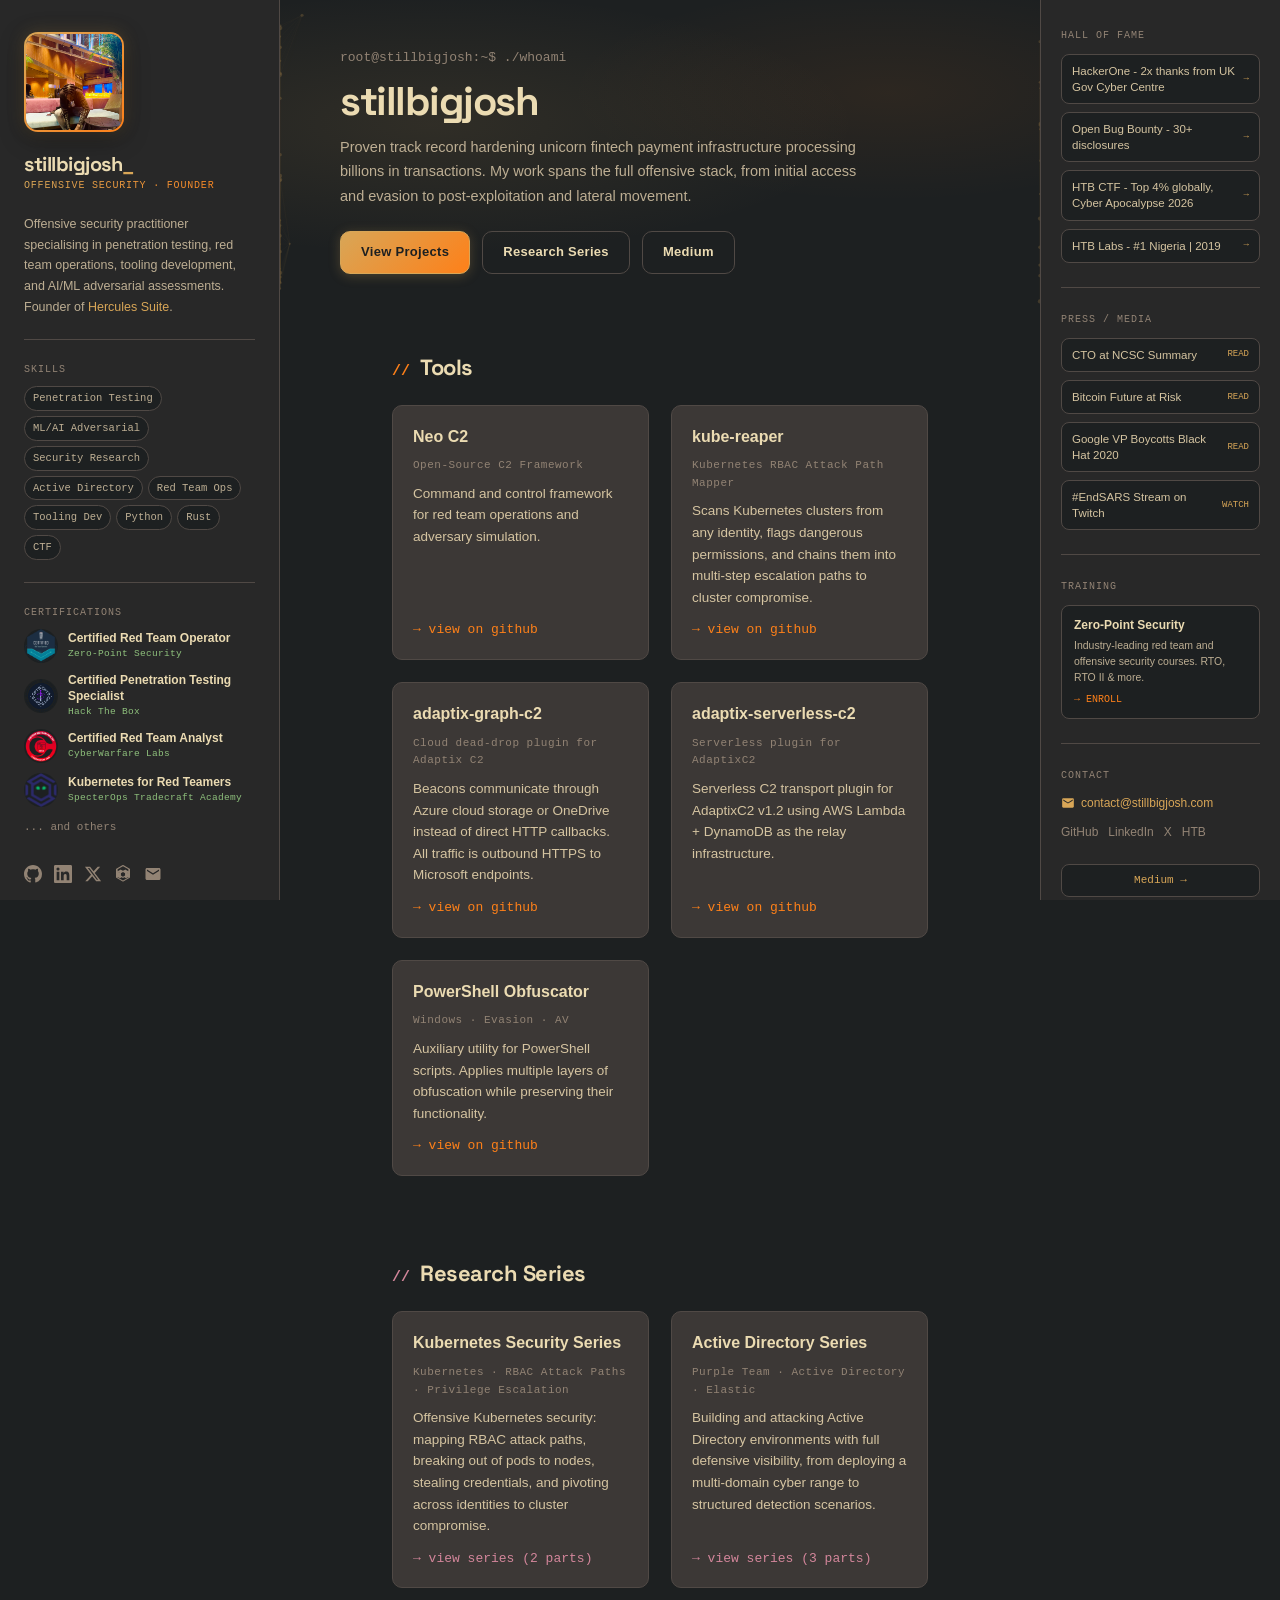
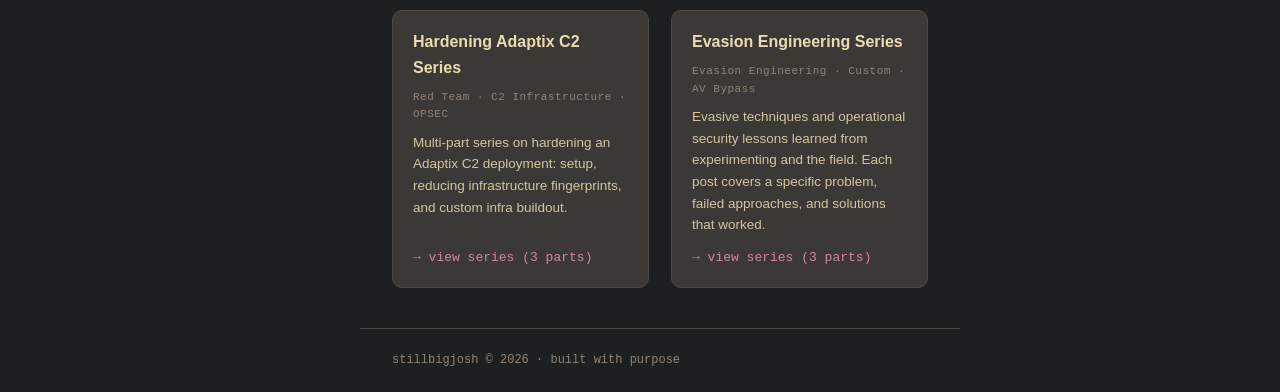
==== commit 810c5716: "Emulating HazyBeacon (CL-STA-1020) with Serverless Functions" ====
--- a/index.html
+++ b/index.html
@@ -186,7 +186,7 @@
             <p class="project-name">Evasion Engineering Series</p>
             <p class="project-type">Evasion Engineering &middot; Custom &middot; AV Bypass</p>
             <p class="project-desc">Evasive techniques and operational security lessons learned from experimenting and the field. Each post covers a specific problem, failed approaches, and solutions that worked.</p>
-            <span class="project-link">&rarr; view series (2 parts)</span>
+            <span class="project-link">&rarr; view series (3 parts)</span>
           </a>
         </div>
       </section>
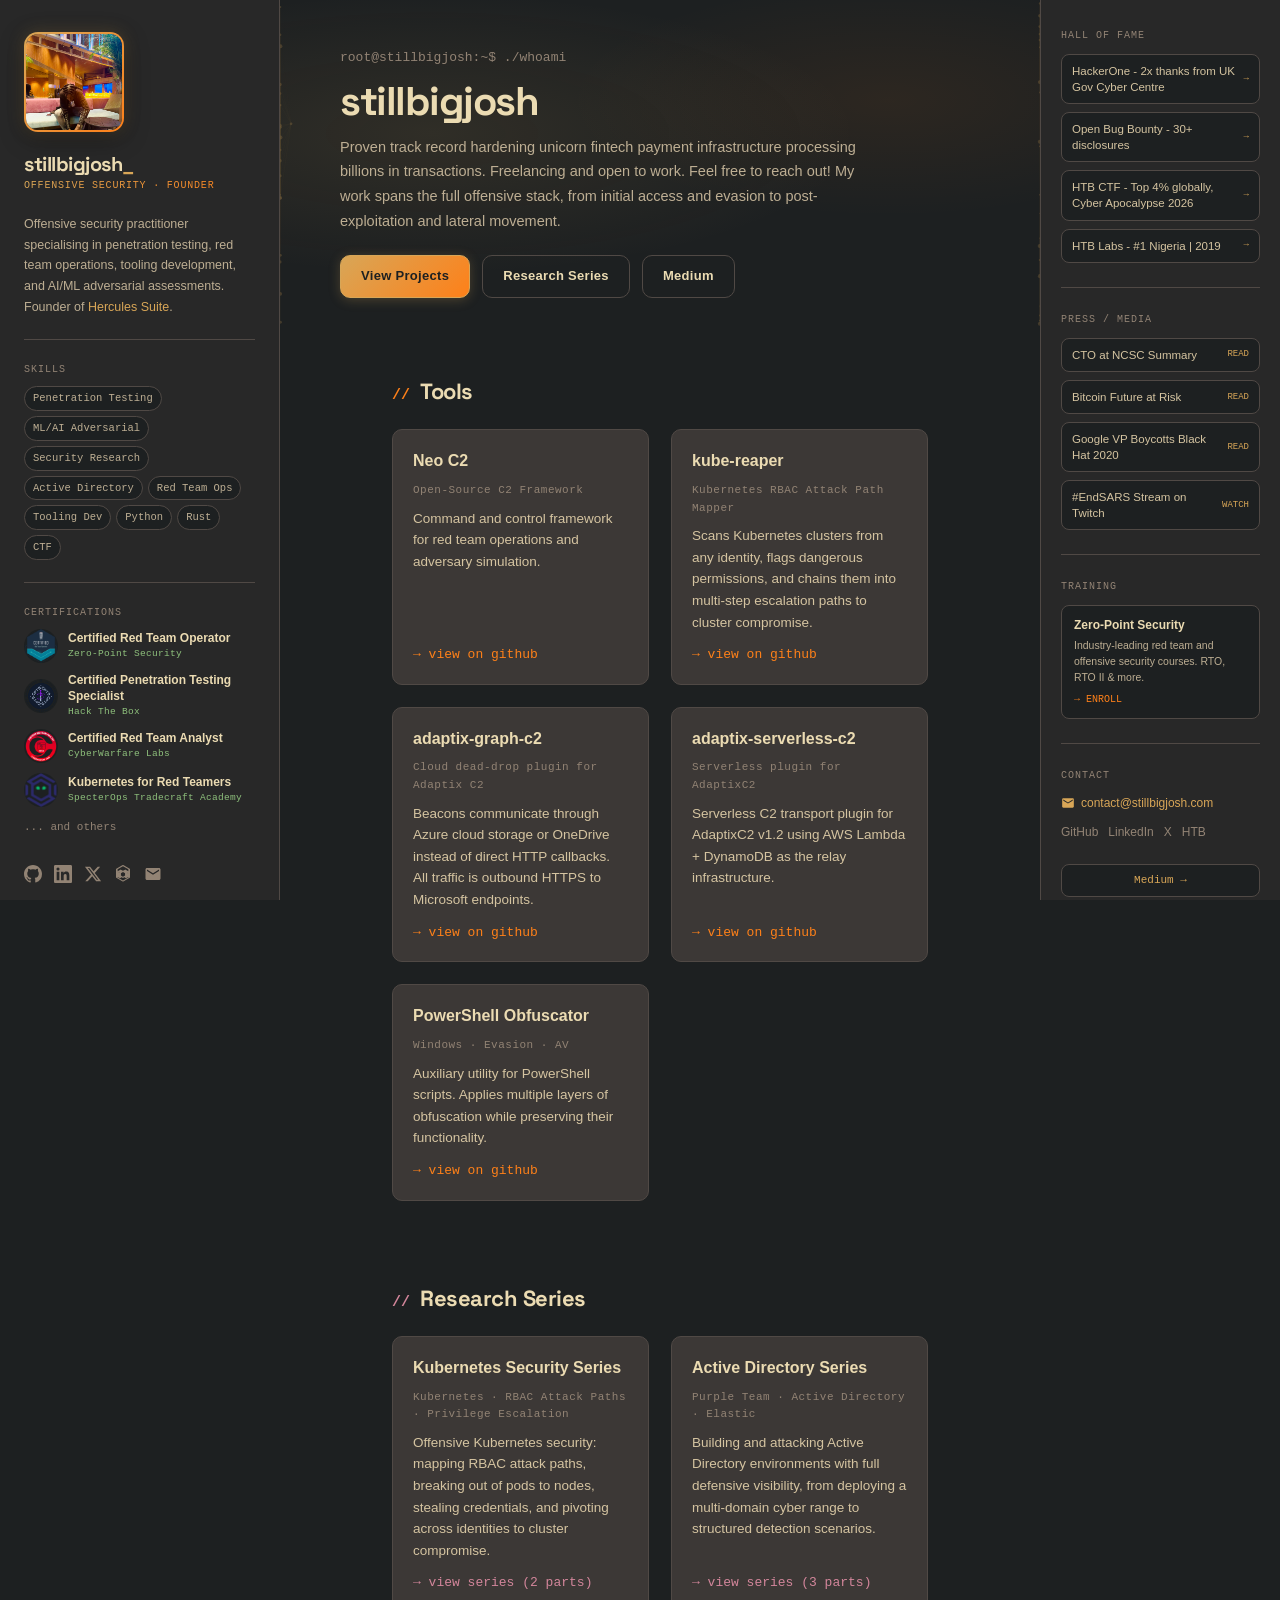
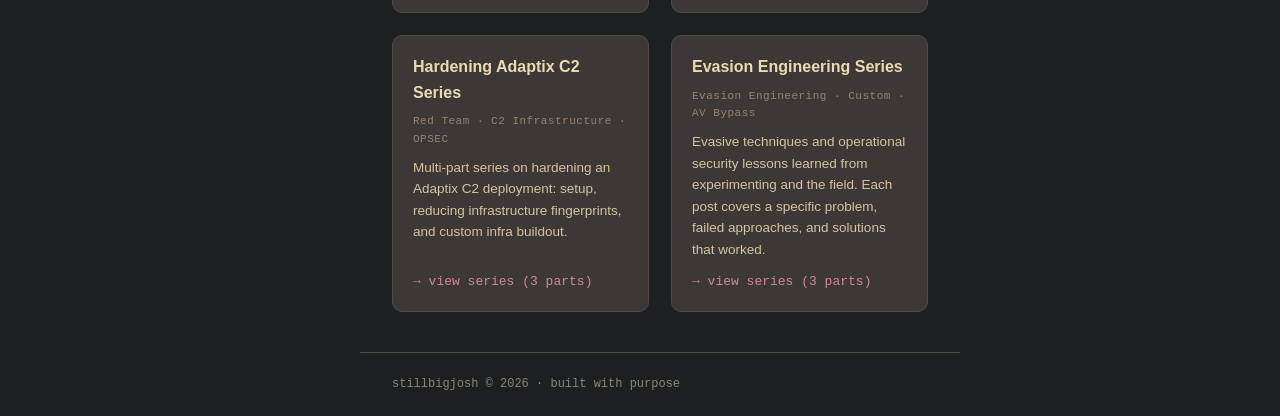
==== commit 4631385d: "Update index.html" ====
--- a/index.html
+++ b/index.html
@@ -108,6 +108,7 @@
           <h1 class="hero-name">stillbigjosh</h1>
           <p class="hero-tagline">
             Proven track record hardening unicorn fintech payment infrastructure processing billions in transactions.
+            Freelancing and open to work. Feel free to reach out! 
             My work spans the full offensive stack, from initial access and evasion to post-exploitation and lateral movement.
           </p>
           <div class="hero-cta">
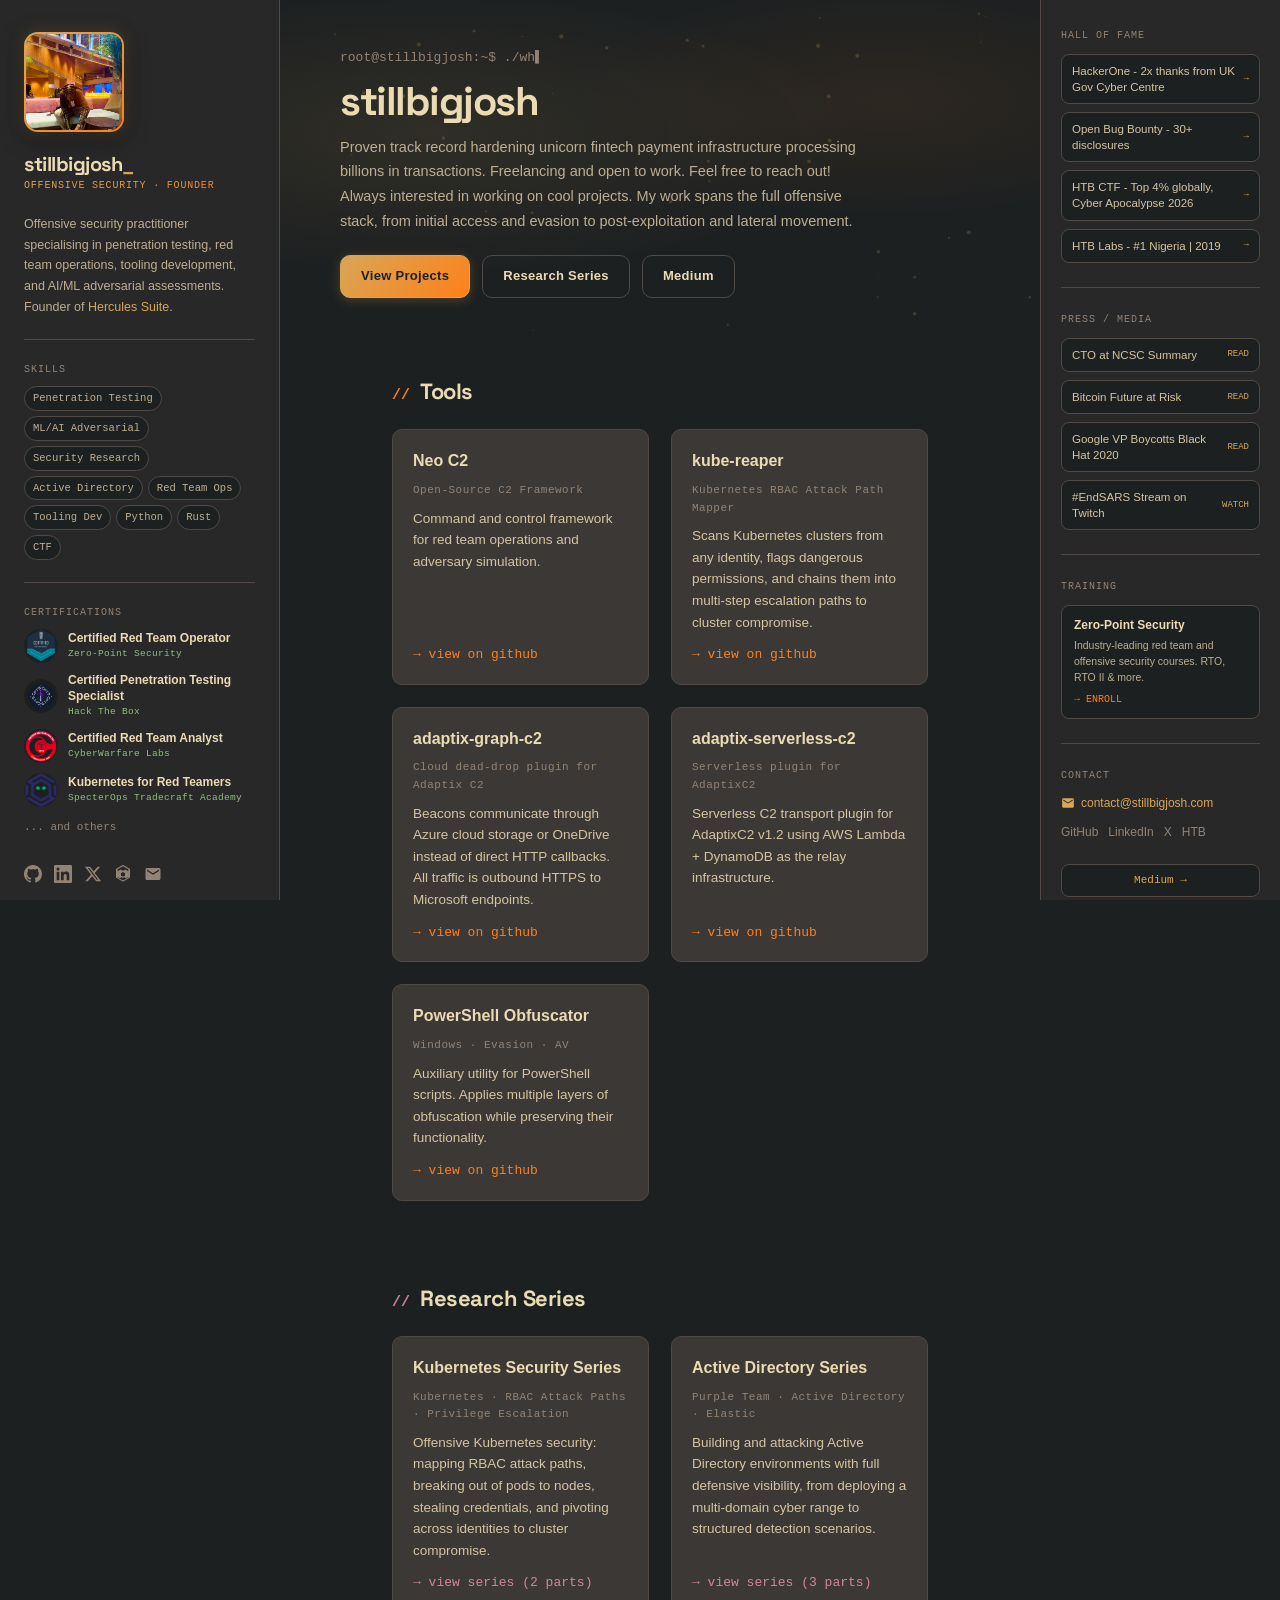
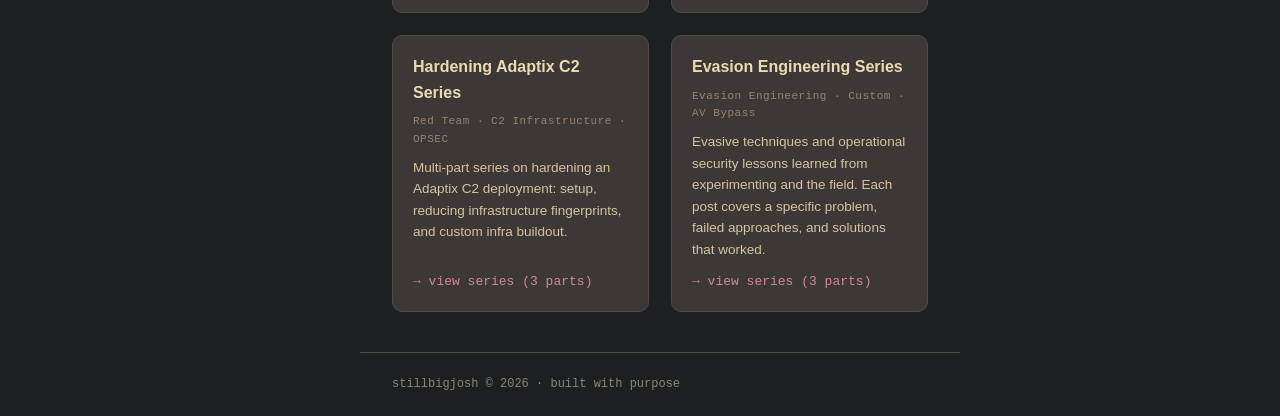
==== commit 848af604: "Enhance hero tagline with additional project interest Updated tagline to express ongoing interest in" ====
--- a/index.html
+++ b/index.html
@@ -108,7 +108,7 @@
           <h1 class="hero-name">stillbigjosh</h1>
           <p class="hero-tagline">
             Proven track record hardening unicorn fintech payment infrastructure processing billions in transactions.
-            Freelancing and open to work. Feel free to reach out! 
+            Freelancing and open to work. Feel free to reach out! Always interested in working on cool projects.
             My work spans the full offensive stack, from initial access and evasion to post-exploitation and lateral movement.
           </p>
           <div class="hero-cta">
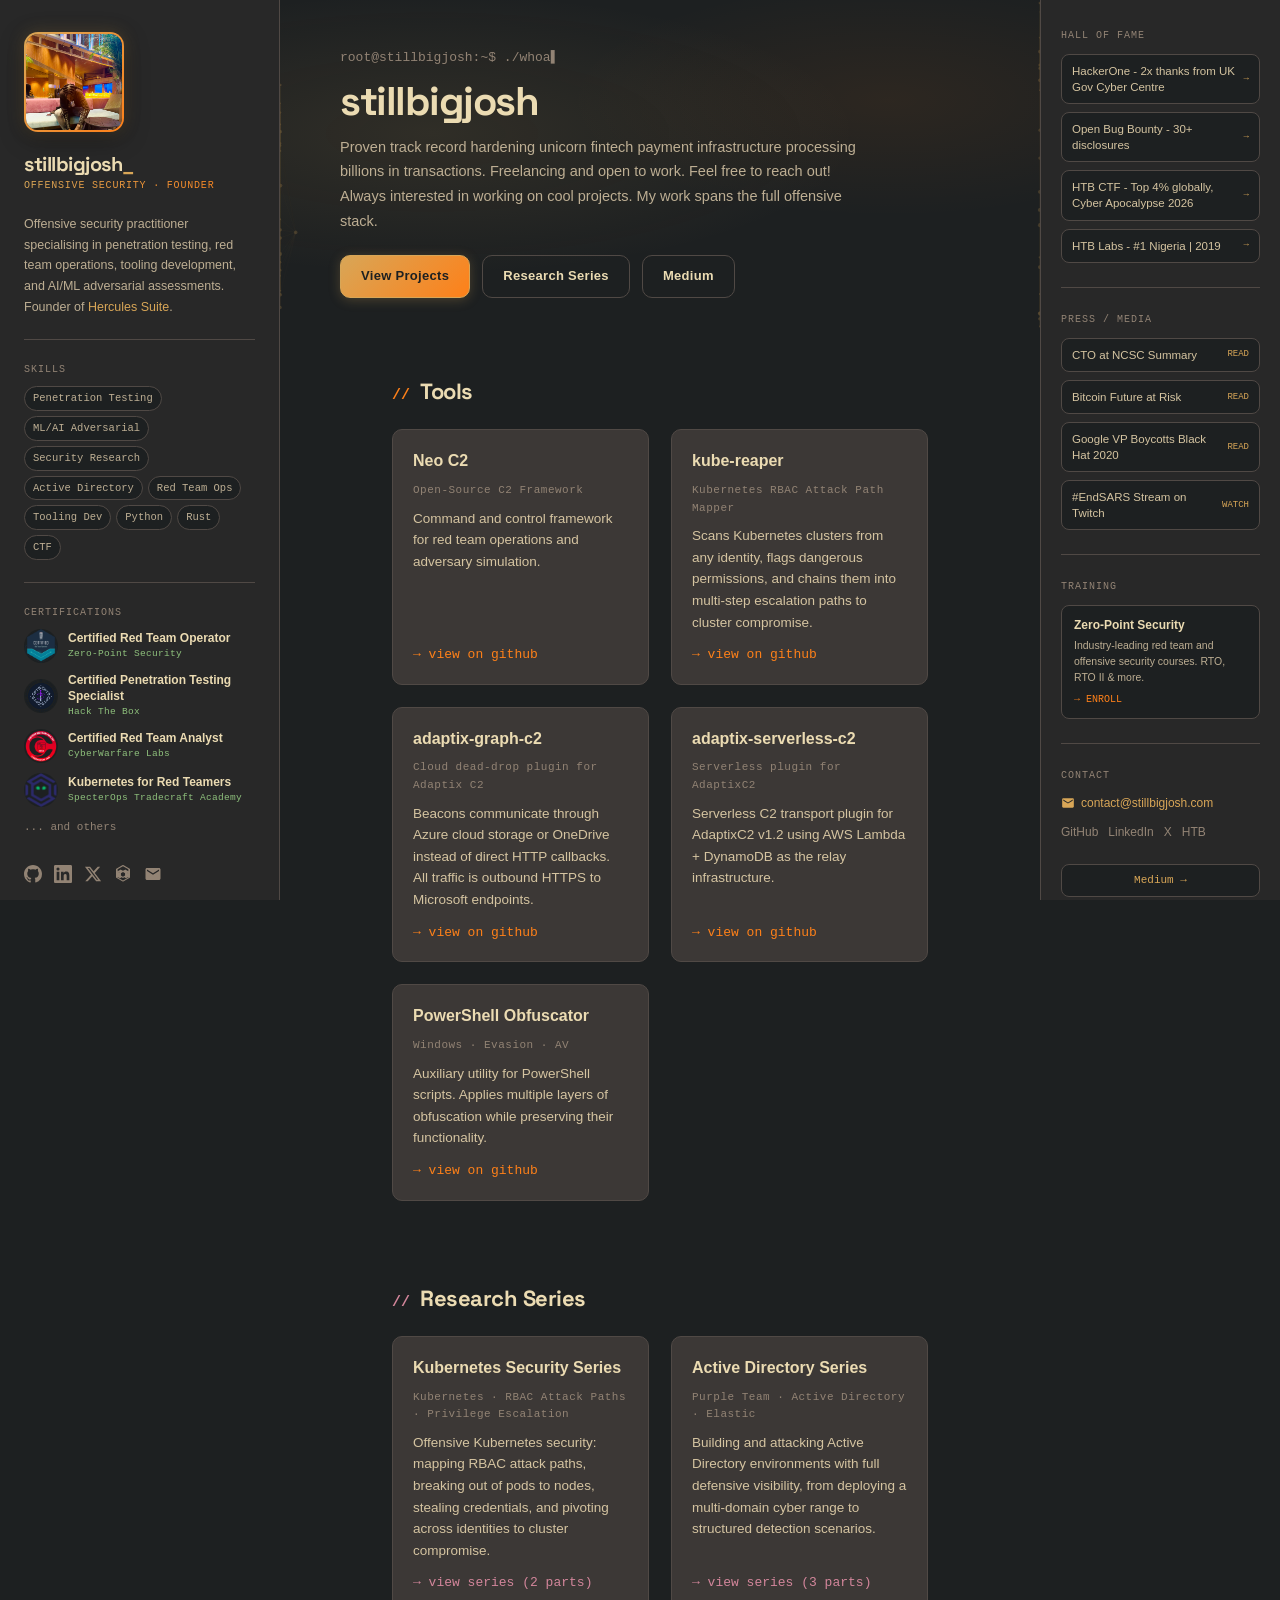
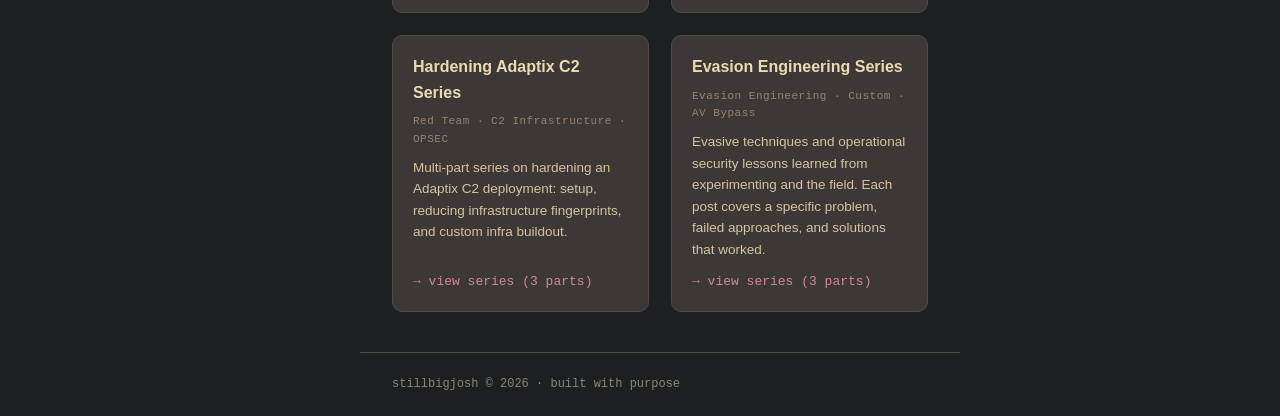
==== commit 167940b5: "Update index.html" ====
--- a/index.html
+++ b/index.html
@@ -109,7 +109,7 @@
           <p class="hero-tagline">
             Proven track record hardening unicorn fintech payment infrastructure processing billions in transactions.
             Freelancing and open to work. Feel free to reach out! Always interested in working on cool projects.
-            My work spans the full offensive stack, from initial access and evasion to post-exploitation and lateral movement.
+            My work spans the full offensive stack.
           </p>
           <div class="hero-cta">
             <a href="#tools" class="btn-primary">View Projects</a>
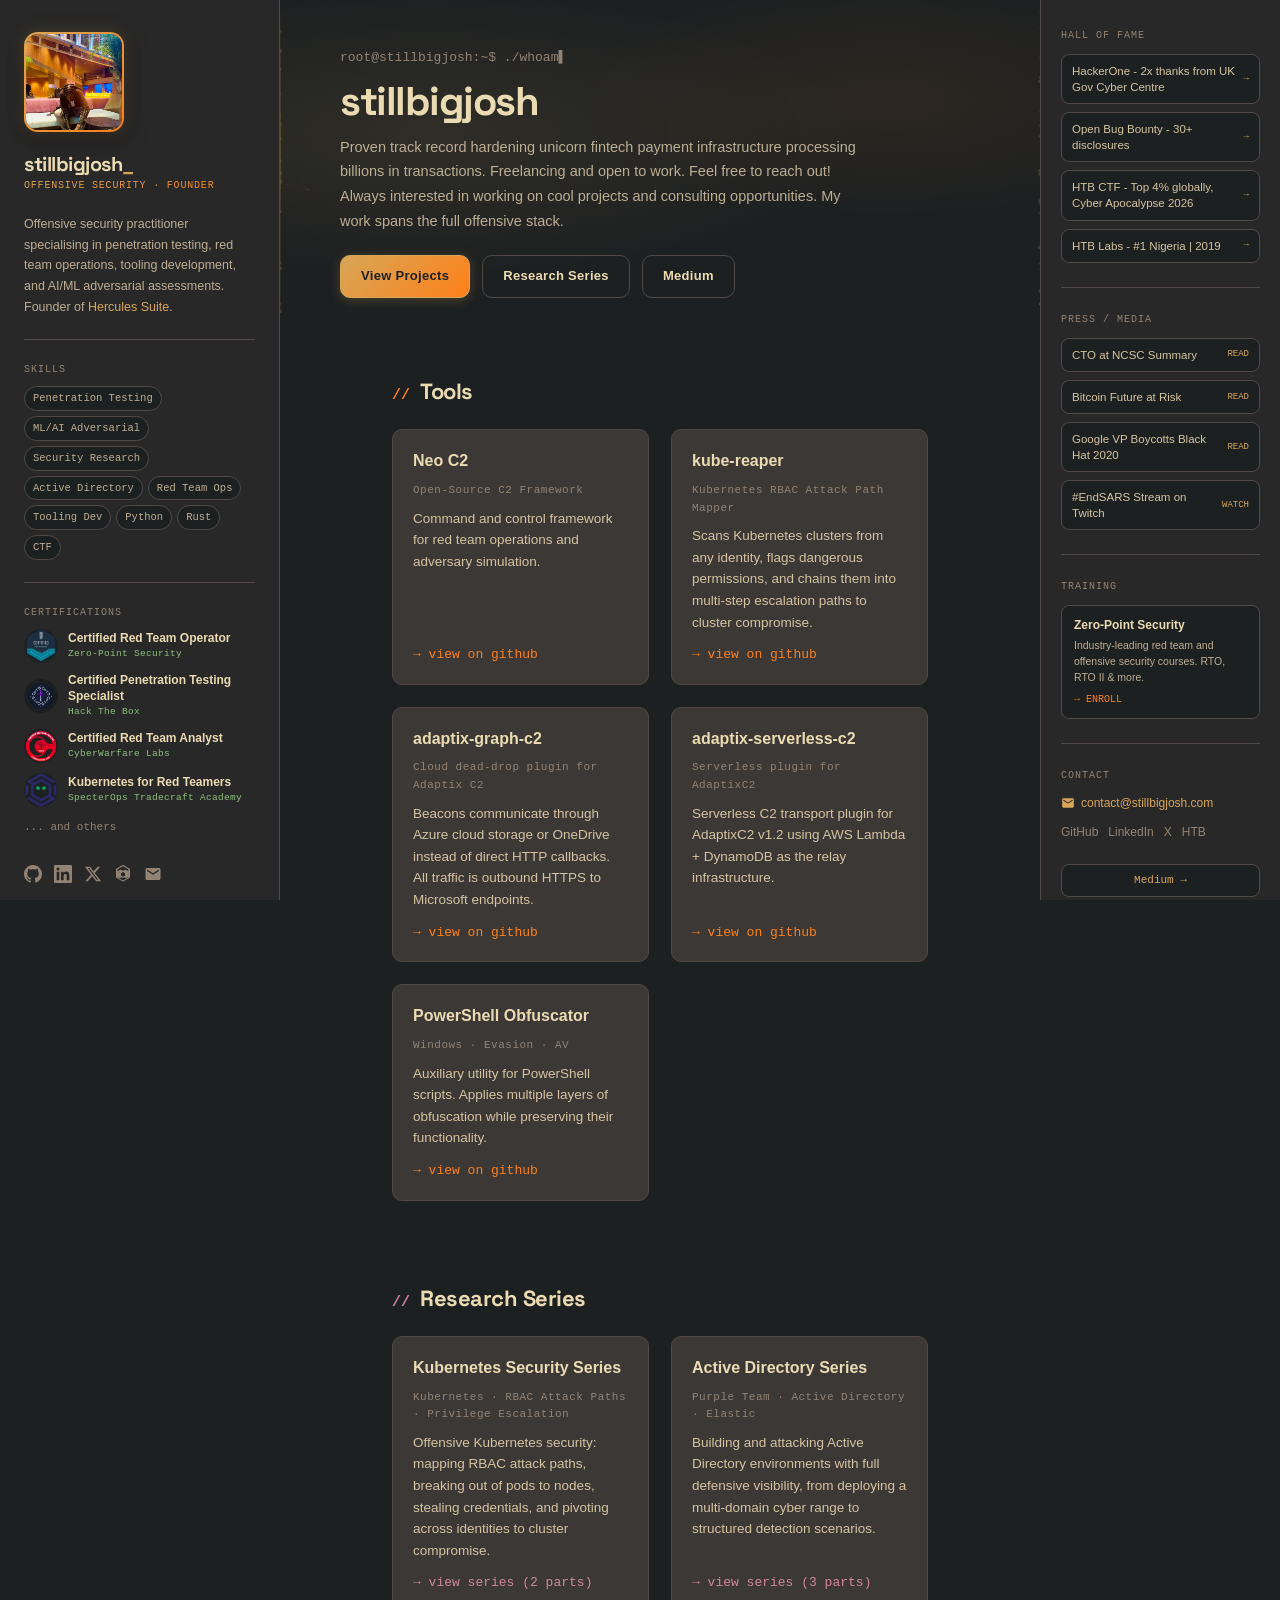
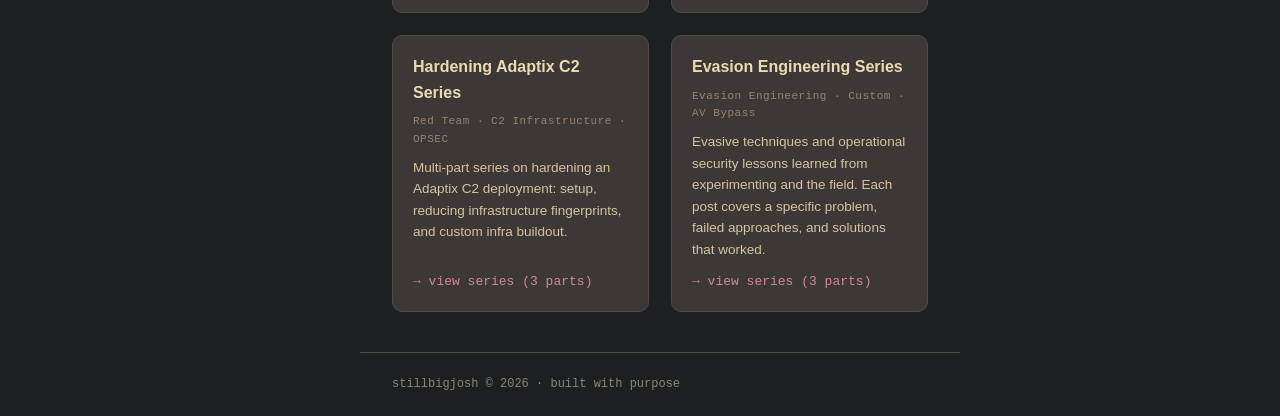
==== commit e7d6010f: "Update index.html" ====
--- a/index.html
+++ b/index.html
@@ -108,7 +108,7 @@
           <h1 class="hero-name">stillbigjosh</h1>
           <p class="hero-tagline">
             Proven track record hardening unicorn fintech payment infrastructure processing billions in transactions.
-            Freelancing and open to work. Feel free to reach out! Always interested in working on cool projects.
+            Freelancing and open to work. Feel free to reach out! Always interested in working on cool projects and consulting opportunities.
             My work spans the full offensive stack.
           </p>
           <div class="hero-cta">
